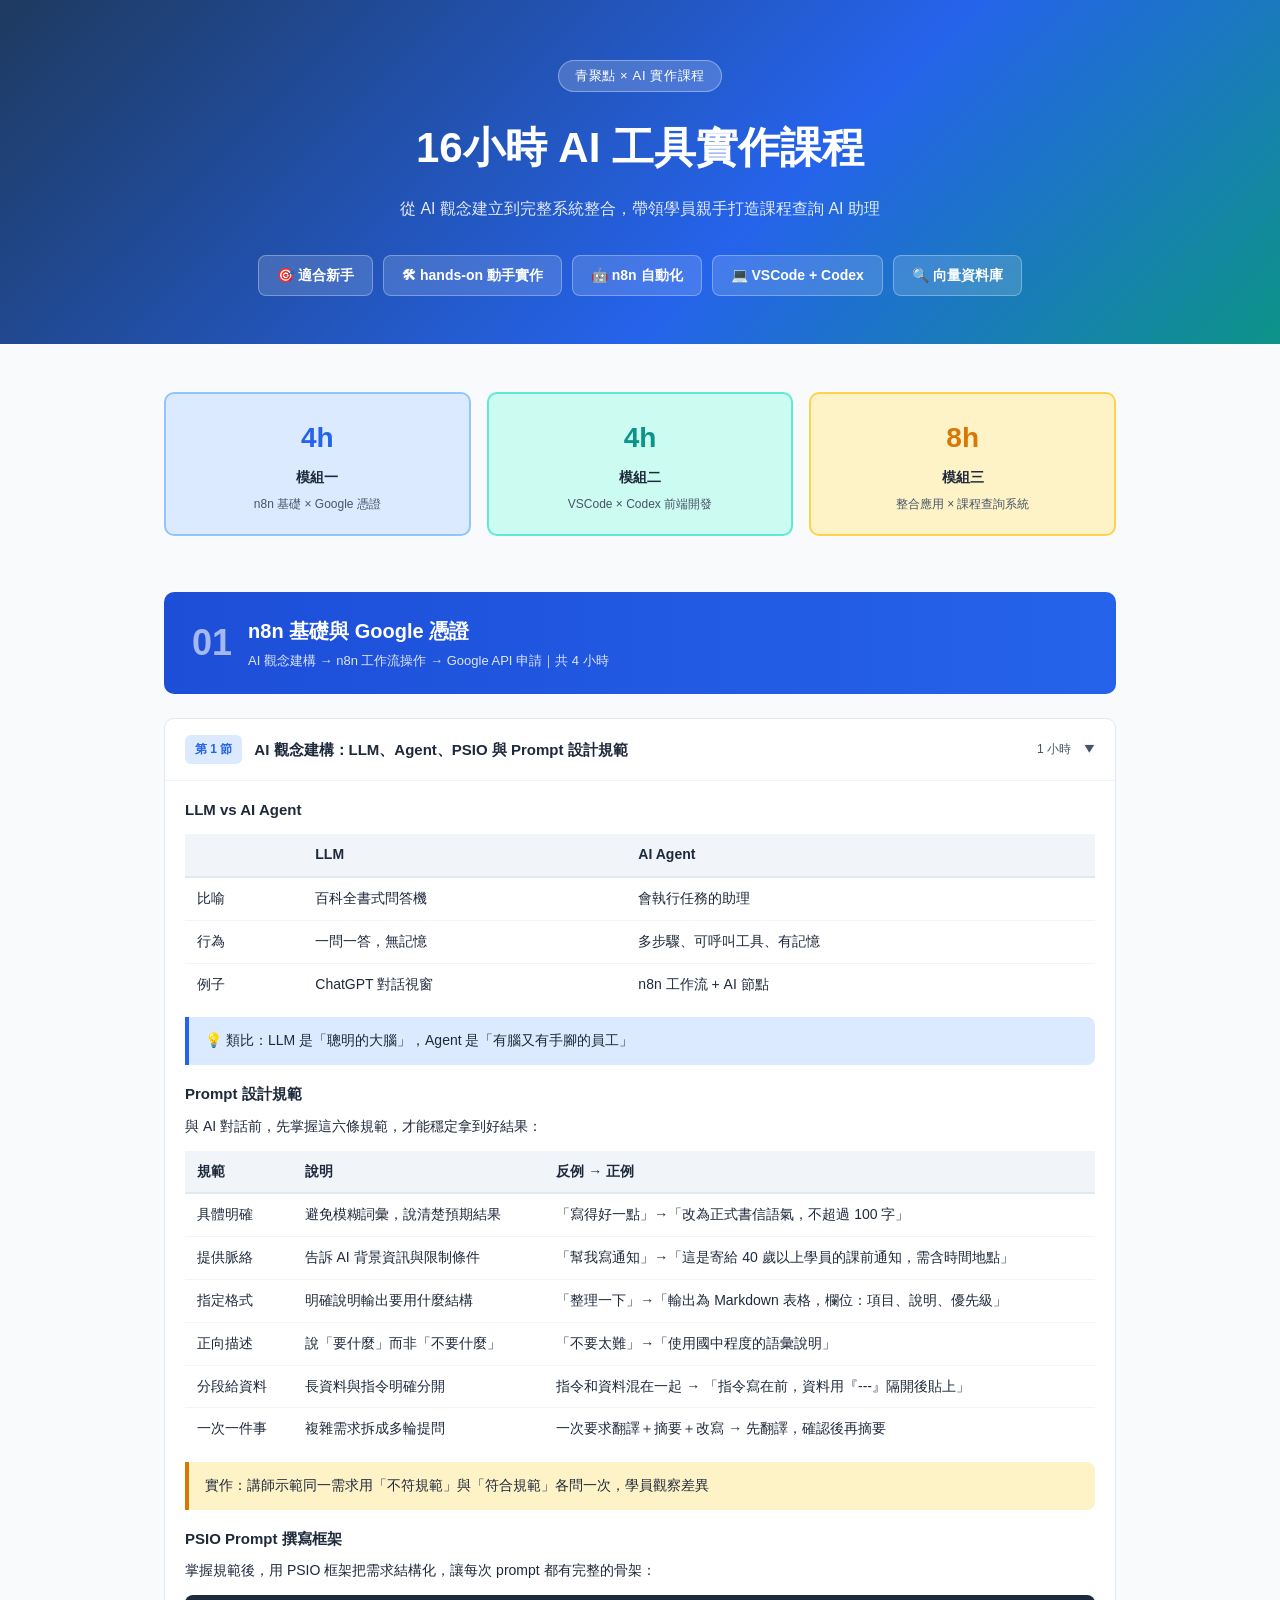
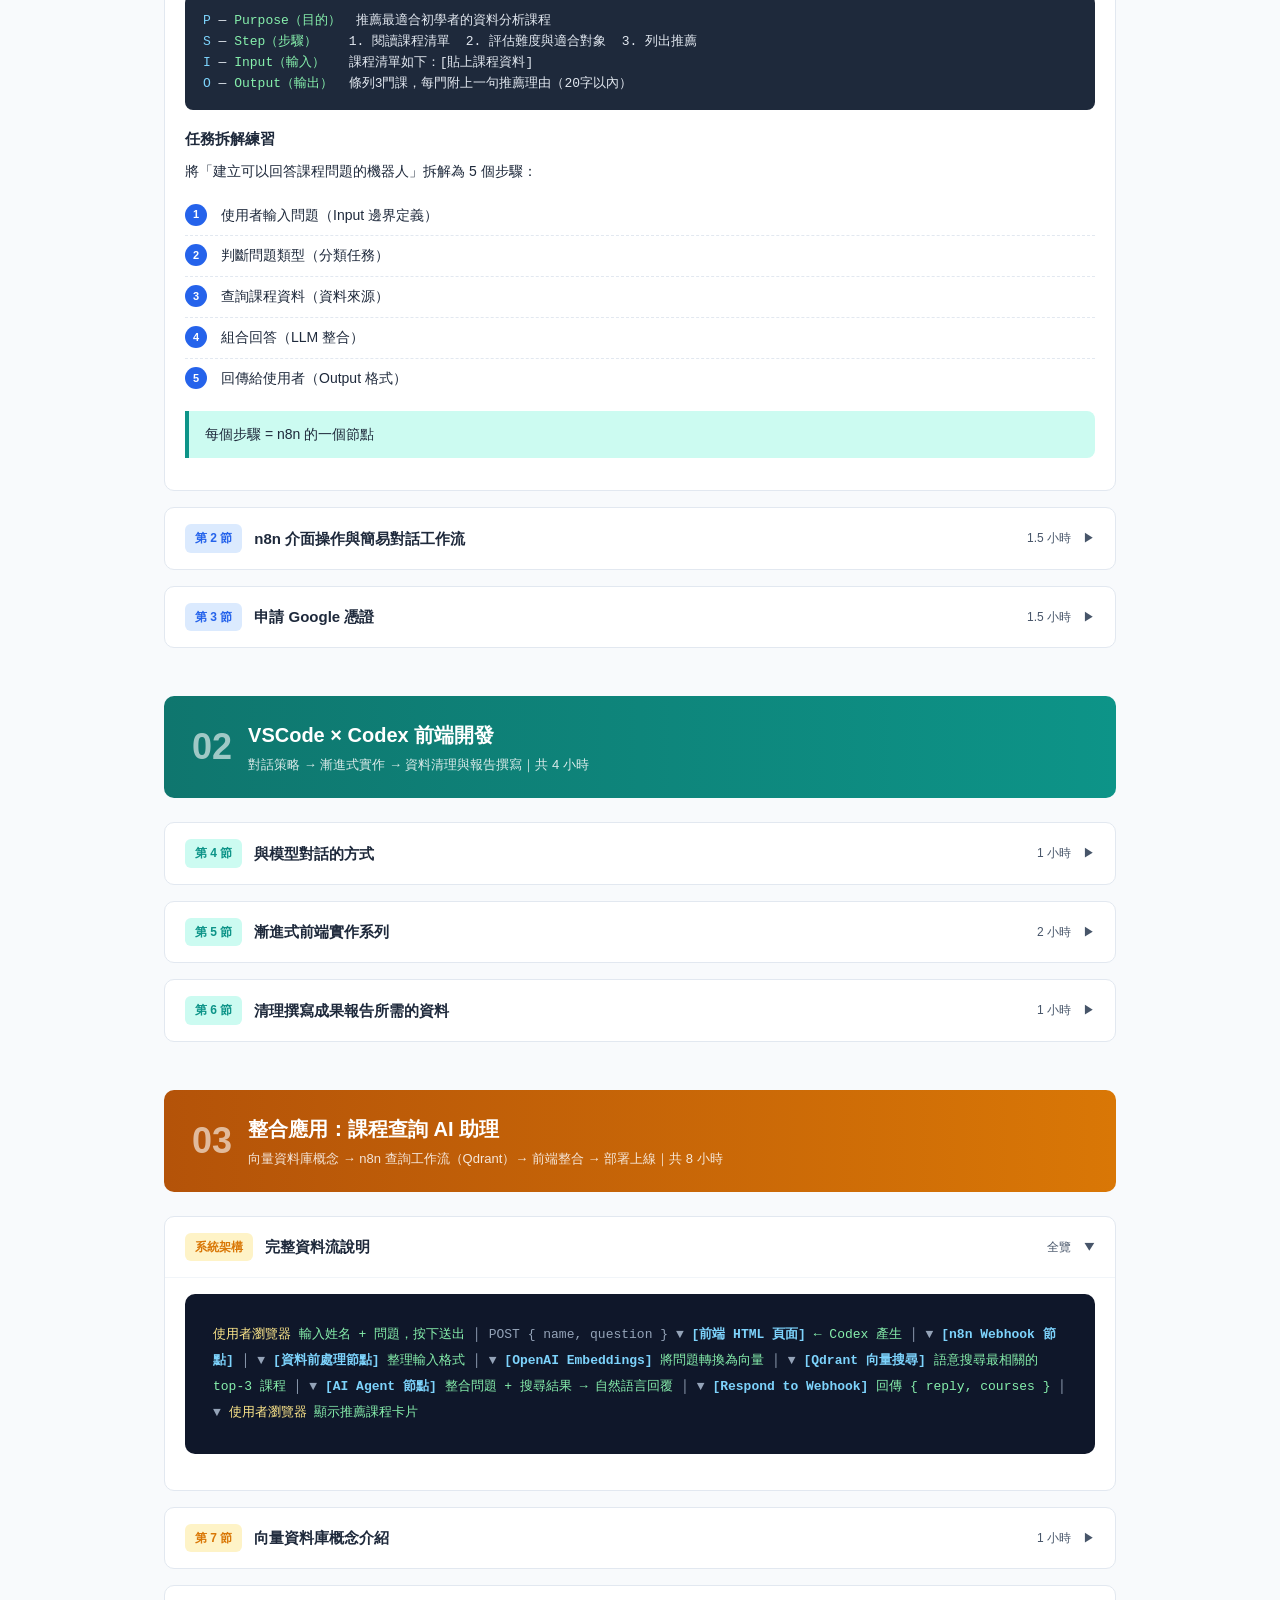
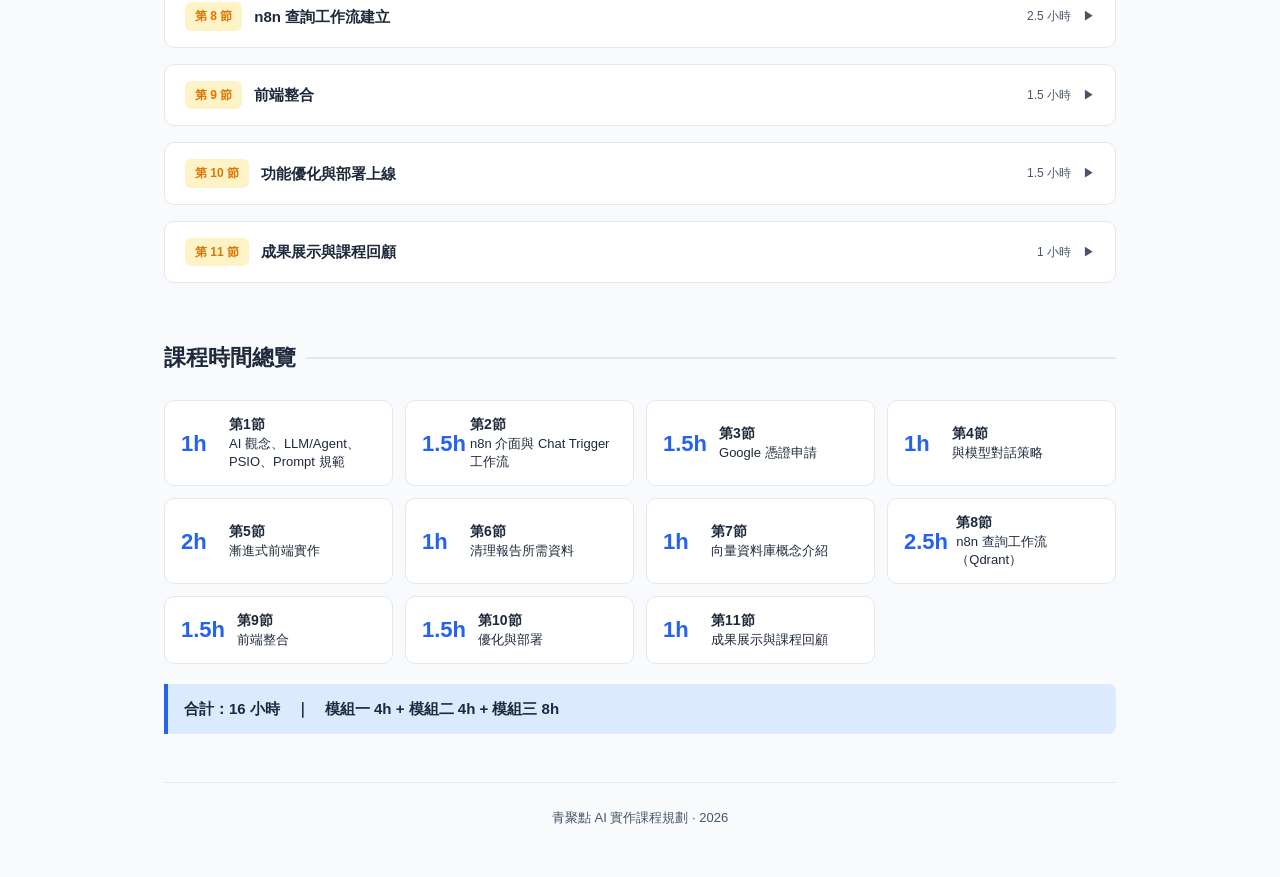
==== index.html @ 3239a656 "add class introduction page" ====
<!DOCTYPE html>
<html lang="zh-TW">
<head>
  <meta charset="UTF-8" />
  <meta name="viewport" content="width=device-width, initial-scale=1.0" />
  <title>16小時 AI 實作課程規劃</title>
  <style>
    :root {
      --blue:    #2563eb;
      --blue-lt: #dbeafe;
      --teal:    #0d9488;
      --teal-lt: #ccfbf1;
      --amber:   #d97706;
      --amber-lt:#fef3c7;
      --gray-50: #f8fafc;
      --gray-100:#f1f5f9;
      --gray-200:#e2e8f0;
      --gray-600:#475569;
      --gray-800:#1e293b;
      --radius:  10px;
    }

    * { box-sizing: border-box; margin: 0; padding: 0; }

    body {
      font-family: "Noto Sans TC", "PingFang TC", "Microsoft JhengHei", sans-serif;
      background: var(--gray-50);
      color: var(--gray-800);
      line-height: 1.7;
    }

    /* ── Hero ── */
    .hero {
      background: linear-gradient(135deg, #1e3a5f 0%, #2563eb 60%, #0d9488 100%);
      color: #fff;
      padding: 60px 24px 48px;
      text-align: center;
    }
    .hero .tag {
      display: inline-block;
      background: rgba(255,255,255,0.18);
      border: 1px solid rgba(255,255,255,0.35);
      border-radius: 99px;
      padding: 4px 16px;
      font-size: 13px;
      letter-spacing: .05em;
      margin-bottom: 20px;
    }
    .hero h1 { font-size: clamp(26px, 5vw, 42px); font-weight: 800; margin-bottom: 12px; }
    .hero p  { font-size: 16px; opacity: .88; max-width: 560px; margin: 0 auto 32px; }
    .hero .badges { display: flex; flex-wrap: wrap; justify-content: center; gap: 10px; }
    .hero .badge {
      background: rgba(255,255,255,0.15);
      border: 1px solid rgba(255,255,255,0.3);
      border-radius: 8px;
      padding: 8px 18px;
      font-size: 14px;
      font-weight: 600;
    }

    /* ── Layout ── */
    .container { max-width: 1000px; margin: 0 auto; padding: 48px 24px; }

    /* ── Section title ── */
    .section-title {
      font-size: 22px;
      font-weight: 700;
      margin-bottom: 24px;
      display: flex;
      align-items: center;
      gap: 10px;
    }
    .section-title::after {
      content: "";
      flex: 1;
      height: 2px;
      background: var(--gray-200);
      border-radius: 2px;
    }

    /* ── Timeline nav ── */
    .timeline-nav {
      display: grid;
      grid-template-columns: repeat(3, 1fr);
      gap: 16px;
      margin-bottom: 56px;
    }
    .tnav-card {
      border-radius: var(--radius);
      padding: 20px;
      text-align: center;
      border: 2px solid transparent;
      transition: transform .15s;
    }
    .tnav-card:hover { transform: translateY(-3px); }
    .tnav-card.mod1 { background: var(--blue-lt);  border-color: #93c5fd; }
    .tnav-card.mod2 { background: var(--teal-lt);  border-color: #5eead4; }
    .tnav-card.mod3 { background: var(--amber-lt); border-color: #fcd34d; }
    .tnav-card .num {
      font-size: 28px;
      font-weight: 800;
      display: block;
      margin-bottom: 4px;
    }
    .mod1 .num { color: var(--blue); }
    .mod2 .num { color: var(--teal); }
    .mod3 .num { color: var(--amber); }
    .tnav-card .label { font-size: 14px; font-weight: 600; margin-bottom: 4px; }
    .tnav-card .sub   { font-size: 12px; color: var(--gray-600); }

    /* ── Module header ── */
    .module-header {
      border-radius: var(--radius);
      padding: 22px 28px;
      margin-bottom: 24px;
      color: #fff;
      display: flex;
      align-items: center;
      gap: 16px;
    }
    .module-header.m1 { background: linear-gradient(90deg, #1d4ed8, #2563eb); }
    .module-header.m2 { background: linear-gradient(90deg, #0f766e, #0d9488); }
    .module-header.m3 { background: linear-gradient(90deg, #b45309, #d97706); }
    .module-header .mnum {
      font-size: 36px;
      font-weight: 800;
      opacity: .6;
      line-height: 1;
    }
    .module-header .minfo h2 { font-size: 20px; font-weight: 700; }
    .module-header .minfo p  { font-size: 13px; opacity: .85; margin-top: 2px; }

    /* ── Session card ── */
    .session-card {
      background: #fff;
      border: 1px solid var(--gray-200);
      border-radius: var(--radius);
      margin-bottom: 16px;
      overflow: hidden;
    }
    .session-card summary {
      list-style: none;
      padding: 16px 20px;
      cursor: pointer;
      display: flex;
      align-items: center;
      gap: 12px;
      user-select: none;
    }
    .session-card summary::-webkit-details-marker { display: none; }
    .session-card summary:hover { background: var(--gray-50); }
    .session-num {
      background: var(--gray-100);
      border-radius: 6px;
      padding: 4px 10px;
      font-size: 12px;
      font-weight: 700;
      color: var(--gray-600);
      white-space: nowrap;
    }
    .session-card.m1 .session-num { background: var(--blue-lt);  color: var(--blue); }
    .session-card.m2 .session-num { background: var(--teal-lt);  color: var(--teal); }
    .session-card.m3 .session-num { background: var(--amber-lt); color: var(--amber); }
    .session-title { font-weight: 600; font-size: 15px; flex: 1; }
    .session-dur {
      font-size: 12px;
      color: var(--gray-600);
      white-space: nowrap;
    }
    .chevron {
      font-size: 12px;
      color: var(--gray-600);
      transition: transform .2s;
    }
    details[open] .chevron { transform: rotate(90deg); }
    .session-body {
      padding: 0 20px 20px 20px;
      border-top: 1px solid var(--gray-100);
    }

    /* ── Content components ── */
    .tag-list { display: flex; flex-wrap: wrap; gap: 8px; margin: 14px 0 6px; }
    .tag-pill {
      background: var(--gray-100);
      border-radius: 99px;
      padding: 3px 12px;
      font-size: 13px;
      font-weight: 500;
    }

    table { width: 100%; border-collapse: collapse; font-size: 14px; margin: 12px 0; }
    th {
      background: var(--gray-100);
      padding: 9px 12px;
      text-align: left;
      font-weight: 600;
      border-bottom: 2px solid var(--gray-200);
    }
    td { padding: 9px 12px; border-bottom: 1px solid var(--gray-100); vertical-align: top; }
    tr:last-child td { border-bottom: none; }

    .code-block {
      background: #1e293b;
      color: #e2e8f0;
      border-radius: 8px;
      padding: 16px 18px;
      font-family: "JetBrains Mono", "Fira Code", monospace;
      font-size: 13px;
      line-height: 1.6;
      overflow-x: auto;
      margin: 12px 0;
      white-space: pre;
    }
    .code-block .cm  { color: #94a3b8; }
    .code-block .kw  { color: #7dd3fc; }
    .code-block .str { color: #86efac; }
    .code-block .var { color: #fde68a; }

    .info-box {
      border-left: 4px solid var(--blue);
      background: var(--blue-lt);
      border-radius: 0 8px 8px 0;
      padding: 12px 16px;
      font-size: 14px;
      margin: 12px 0;
    }
    .info-box.teal  { border-color: var(--teal);  background: var(--teal-lt); }
    .info-box.amber { border-color: var(--amber); background: var(--amber-lt); }

    .step-list { counter-reset: step; list-style: none; margin: 12px 0; }
    .step-list li {
      counter-increment: step;
      padding: 8px 0 8px 36px;
      position: relative;
      font-size: 14px;
      border-bottom: 1px dashed var(--gray-200);
    }
    .step-list li:last-child { border-bottom: none; }
    .step-list li::before {
      content: counter(step);
      position: absolute;
      left: 0;
      top: 8px;
      width: 22px;
      height: 22px;
      background: var(--blue);
      color: #fff;
      border-radius: 50%;
      font-size: 11px;
      font-weight: 700;
      display: flex;
      align-items: center;
      justify-content: center;
    }
    .step-list.teal li::before  { background: var(--teal); }
    .step-list.amber li::before { background: var(--amber); }

    ul.bullet { padding-left: 20px; font-size: 14px; }
    ul.bullet li { margin-bottom: 6px; }

    h3 { font-size: 15px; font-weight: 700; margin: 16px 0 8px; color: var(--gray-800); }
    h4 { font-size: 13px; font-weight: 700; margin: 12px 0 6px; color: var(--gray-600); text-transform: uppercase; letter-spacing: .05em; }

    /* ── Architecture diagram ── */
    .arch {
      background: #0f172a;
      color: #e2e8f0;
      border-radius: var(--radius);
      padding: 28px;
      font-family: monospace;
      font-size: 13px;
      line-height: 2;
      overflow-x: auto;
      margin: 16px 0;
    }
    .arch .node   { color: #7dd3fc; font-weight: 700; }
    .arch .arrow  { color: #94a3b8; }
    .arch .note   { color: #86efac; }
    .arch .label  { color: #fde68a; }

    /* ── Summary table ── */
    .summary-grid {
      display: grid;
      grid-template-columns: repeat(auto-fill, minmax(200px, 1fr));
      gap: 12px;
      margin-top: 16px;
    }
    .summary-item {
      background: #fff;
      border: 1px solid var(--gray-200);
      border-radius: var(--radius);
      padding: 14px 16px;
      display: flex;
      align-items: center;
      gap: 12px;
    }
    .summary-item .si-num {
      font-size: 22px;
      font-weight: 800;
      color: var(--blue);
      min-width: 36px;
    }
    .summary-item .si-text { font-size: 13px; line-height: 1.4; }
    .summary-item .si-text strong { display: block; font-size: 14px; }

    @media (max-width: 640px) {
      .timeline-nav { grid-template-columns: 1fr; }
      .module-header { flex-direction: column; align-items: flex-start; gap: 6px; }
    }
  </style>
</head>
<body>

<!-- ── Hero ── -->
<div class="hero">
  <span class="tag">青聚點 × AI 實作課程</span>
  <h1>16小時 AI 工具實作課程</h1>
  <p>從 AI 觀念建立到完整系統整合，帶領學員親手打造課程查詢 AI 助理</p>
  <div class="badges">
    <span class="badge">🎯 適合新手</span>
    <span class="badge">🛠 hands-on 動手實作</span>
    <span class="badge">🤖 n8n 自動化</span>
    <span class="badge">💻 VSCode + Codex</span>
    <span class="badge">🔍 向量資料庫</span>
  </div>
</div>

<div class="container">

  <!-- ── Overview ── -->
  <div class="timeline-nav">
    <div class="tnav-card mod1">
      <span class="num">4h</span>
      <div class="label">模組一</div>
      <div class="sub">n8n 基礎 × Google 憑證</div>
    </div>
    <div class="tnav-card mod2">
      <span class="num">4h</span>
      <div class="label">模組二</div>
      <div class="sub">VSCode × Codex 前端開發</div>
    </div>
    <div class="tnav-card mod3">
      <span class="num">8h</span>
      <div class="label">模組三</div>
      <div class="sub">整合應用 × 課程查詢系統</div>
    </div>
  </div>

  <!-- ════════════════════════════════════
       MODULE 1
  ════════════════════════════════════ -->
  <div class="module-header m1">
    <div class="mnum">01</div>
    <div class="minfo">
      <h2>n8n 基礎與 Google 憑證</h2>
      <p>AI 觀念建構 → n8n 工作流操作 → Google API 申請｜共 4 小時</p>
    </div>
  </div>

  <!-- 第1節 -->
  <details class="session-card m1" open>
    <summary>
      <span class="session-num">第 1 節</span>
      <span class="session-title">AI 觀念建構：LLM、Agent、PSIO 與 Prompt 設計規範</span>
      <span class="session-dur">1 小時</span>
      <span class="chevron">▶</span>
    </summary>
    <div class="session-body">

      <h3>LLM vs AI Agent</h3>
      <table>
        <tr><th></th><th>LLM</th><th>AI Agent</th></tr>
        <tr><td>比喻</td><td>百科全書式問答機</td><td>會執行任務的助理</td></tr>
        <tr><td>行為</td><td>一問一答，無記憶</td><td>多步驟、可呼叫工具、有記憶</td></tr>
        <tr><td>例子</td><td>ChatGPT 對話視窗</td><td>n8n 工作流 + AI 節點</td></tr>
      </table>
      <div class="info-box">💡 類比：LLM 是「聰明的大腦」，Agent 是「有腦又有手腳的員工」</div>

      <h3>Prompt 設計規範</h3>
      <p style="font-size:14px;margin-bottom:10px;">與 AI 對話前，先掌握這六條規範，才能穩定拿到好結果：</p>
      <table>
        <tr><th>規範</th><th>說明</th><th>反例 → 正例</th></tr>
        <tr>
          <td>具體明確</td>
          <td>避免模糊詞彙，說清楚預期結果</td>
          <td>「寫得好一點」→「改為正式書信語氣，不超過 100 字」</td>
        </tr>
        <tr>
          <td>提供脈絡</td>
          <td>告訴 AI 背景資訊與限制條件</td>
          <td>「幫我寫通知」→「這是寄給 40 歲以上學員的課前通知，需含時間地點」</td>
        </tr>
        <tr>
          <td>指定格式</td>
          <td>明確說明輸出要用什麼結構</td>
          <td>「整理一下」→「輸出為 Markdown 表格，欄位：項目、說明、優先級」</td>
        </tr>
        <tr>
          <td>正向描述</td>
          <td>說「要什麼」而非「不要什麼」</td>
          <td>「不要太難」→「使用國中程度的語彙說明」</td>
        </tr>
        <tr>
          <td>分段給資料</td>
          <td>長資料與指令明確分開</td>
          <td>指令和資料混在一起 → 「指令寫在前，資料用『---』隔開後貼上」</td>
        </tr>
        <tr>
          <td>一次一件事</td>
          <td>複雜需求拆成多輪提問</td>
          <td>一次要求翻譯＋摘要＋改寫 → 先翻譯，確認後再摘要</td>
        </tr>
      </table>
      <div class="info-box amber">實作：講師示範同一需求用「不符規範」與「符合規範」各問一次，學員觀察差異</div>

      <h3>PSIO Prompt 撰寫框架</h3>
      <p style="font-size:14px;margin-bottom:10px;">掌握規範後，用 PSIO 框架把需求結構化，讓每次 prompt 都有完整的骨架：</p>
      <div class="code-block"><span class="kw">P</span> — <span class="str">Purpose（目的）</span>  推薦最適合初學者的資料分析課程
<span class="kw">S</span> — <span class="str">Step（步驟）</span>    1. 閱讀課程清單  2. 評估難度與適合對象  3. 列出推薦
<span class="kw">I</span> — <span class="str">Input（輸入）</span>   課程清單如下：[貼上課程資料]
<span class="kw">O</span> — <span class="str">Output（輸出）</span>  條列3門課，每門附上一句推薦理由（20字以內）</div>

      <h3>任務拆解練習</h3>
      <p style="font-size:14px;margin-bottom:8px;">將「建立可以回答課程問題的機器人」拆解為 5 個步驟：</p>
      <ol class="step-list">
        <li>使用者輸入問題（Input 邊界定義）</li>
        <li>判斷問題類型（分類任務）</li>
        <li>查詢課程資料（資料來源）</li>
        <li>組合回答（LLM 整合）</li>
        <li>回傳給使用者（Output 格式）</li>
      </ol>
      <div class="info-box teal">每個步驟 = n8n 的一個節點</div>
    </div>
  </details>

  <!-- 第2節 -->
  <details class="session-card m1">
    <summary>
      <span class="session-num">第 2 節</span>
      <span class="session-title">n8n 介面操作與簡易對話工作流</span>
      <span class="session-dur">1.5 小時</span>
      <span class="chevron">▶</span>
    </summary>
    <div class="session-body">
      <h3>環境設定</h3>
      <ul class="bullet">
        <li>使用 <strong>n8n Cloud</strong>（免安裝，新手友善）</li>
        <li>介面說明：畫布、節點庫、執行記錄面板</li>
      </ul>

      <h3>核心節點介紹</h3>
      <table>
        <tr><th>節點</th><th>用途</th><th>類比</th></tr>
        <tr><td>Chat Trigger</td><td>啟動對話，提供內建聊天介面</td><td>接待人員開啟對話窗口</td></tr>
        <tr><td>Set</td><td>整理 / 轉換資料</td><td>填寫表單格式</td></tr>
        <tr><td>IF</td><td>條件判斷</td><td>主管決策</td></tr>
        <tr><td>AI Agent</td><td>呼叫 LLM，可搭配工具與記憶</td><td>交給 AI 員工處理</td></tr>
        <tr><td>Webhook</td><td>接收外部 HTTP 請求</td><td>公司對外收件信箱</td></tr>
      </table>

      <h3>實作：簡易對話工作流</h3>
      <div class="code-block"><span class="node">[Chat Trigger]</span> <span class="arrow">──</span> 內建聊天介面，直接在 n8n 測試
    <span class="arrow">↓</span>
<span class="node">[AI Agent]</span> <span class="arrow">──</span> 設定 system prompt（用 PSIO 框架撰寫）
    <span class="arrow">↓</span>
<span class="cm">（Chat Trigger 自動處理回傳，不需另加節點）</span></div>
      <div class="info-box amber">優點：不需 Postman，直接在 n8n 畫布右側開啟聊天視窗測試</div>
    </div>
  </details>

  <!-- 第3節 -->
  <details class="session-card m1">
    <summary>
      <span class="session-num">第 3 節</span>
      <span class="session-title">申請 Google 憑證</span>
      <span class="session-dur">1.5 小時</span>
      <span class="chevron">▶</span>
    </summary>
    <div class="session-body">
      <h3>逐步操作流程</h3>
      <ol class="step-list teal">
        <li>進入 Google Cloud Console → 建立新專案「AI課程專案」</li>
        <li>啟用 API：Gmail API、Google Sheets API、Google Drive API</li>
        <li>建立 OAuth 2.0 憑證：應用程式類型選「網頁應用程式」，填入 n8n callback URL</li>
        <li>在 n8n Credentials 貼上 Client ID 與 Client Secret → 授權</li>
      </ol>

      <h3>常見地雷</h3>
      <ul class="bullet">
        <li><strong>測試帳號限制：</strong>OAuth 同意畫面須加入測試使用者才能授權</li>
        <li><strong>範圍不足：</strong>回 API 頁面確認已啟用正確服務</li>
        <li><strong>憑證過期：</strong>了解 token 自動更新機制</li>
      </ul>
    </div>
  </details>


  <!-- ════════════════════════════════════
       MODULE 2
  ════════════════════════════════════ -->
  <div class="module-header m2" style="margin-top:48px;">
    <div class="mnum">02</div>
    <div class="minfo">
      <h2>VSCode × Codex 前端開發</h2>
      <p>對話策略 → 漸進式實作 → 資料清理與報告撰寫｜共 4 小時</p>
    </div>
  </div>

  <!-- 第4節 -->
  <details class="session-card m2">
    <summary>
      <span class="session-num">第 4 節</span>
      <span class="session-title">與模型對話的方式</span>
      <span class="session-dur">1 小時</span>
      <span class="chevron">▶</span>
    </summary>
    <div class="session-body">
      <h3>對話心態建立</h3>
      <ul class="bullet">
        <li>AI 是「可以討論的協作者」，不是搜尋引擎</li>
        <li>不用第一次就說完整，可以漸進補充</li>
        <li>錯了繼續說「修改剛才的…」，不需重新開始</li>
      </ul>

      <h3>三層次對話策略</h3>
      <div class="code-block"><span class="cm">── 層次1：直接描述 ──</span>
<span class="str">「幫我寫一個有姓名和信箱欄位的 HTML 表單」</span>

<span class="cm">── 層次2：加上限制條件 ──</span>
<span class="str">「幫我寫一個 HTML 表單，有姓名和信箱欄位，
 用藍色主題，送出按鈕在右下角」</span>

<span class="cm">── 層次3：PSIO 完整 Prompt ──</span>
<span class="str">「目的：建立一個課程查詢頁面。
 步驟：先規劃 HTML 結構，再加入 CSS 樣式。
 輸入：姓名輸入框、多行問題輸入框、送出按鈕。
 輸出：完整可執行的單一 HTML 檔案，風格簡潔專業。」</span></div>
      <div class="info-box teal">實作：學員用三種層次各寫一個 prompt，比較產出品質差異</div>
    </div>
  </details>

  <!-- 第5節 -->
  <details class="session-card m2">
    <summary>
      <span class="session-num">第 5 節</span>
      <span class="session-title">漸進式前端實作系列</span>
      <span class="session-dur">2 小時</span>
      <span class="chevron">▶</span>
    </summary>
    <div class="session-body">
      <p style="font-size:14px;margin-bottom:16px;">每個範例在前一個基礎上累加，聚焦在前端本身的能力，不串接後端。</p>
      <table>
        <tr><th>#</th><th>範例</th><th>目標</th><th>學習點</th><th>時間</th></tr>
        <tr>
          <td>1</td>
          <td>靜態查詢頁面</td>
          <td>姓名輸入 + 問題輸入 + 送出按鈕</td>
          <td>看懂 HTML 結構，用 AI 調整樣式</td>
          <td>20 分</td>
        </tr>
        <tr>
          <td>2</td>
          <td>表單驗證</td>
          <td>空白提示、格式錯誤變紅框</td>
          <td>「在剛才的基礎上加上…」追加功能</td>
          <td>20 分</td>
        </tr>
        <tr>
          <td>3</td>
          <td>互動效果</td>
          <td>課程類別下拉選單、勾選框篩選</td>
          <td>用 AI 加入互動元素，不改既有結構</td>
          <td>25 分</td>
        </tr>
        <tr>
          <td>4</td>
          <td>假資料展示</td>
          <td>用 JS 陣列模擬課程清單，按類別顯示卡片</td>
          <td>資料與畫面分離的概念，為後續串接做準備</td>
          <td>25 分</td>
        </tr>
        <tr>
          <td>5</td>
          <td>UI 優化</td>
          <td>RWD 手機版、卡片懸停效果、送出動畫</td>
          <td>用 AI 做 UX 改善，一次描述多個需求</td>
          <td>30 分</td>
        </tr>
      </table>
    </div>
  </details>

  <!-- 第6節 -->
  <details class="session-card m2">
    <summary>
      <span class="session-num">第 6 節</span>
      <span class="session-title">清理撰寫成果報告所需的資料</span>
      <span class="session-dur">1 小時</span>
      <span class="chevron">▶</span>
    </summary>
    <div class="session-body">
      <h3>為什麼需要資料清理？</h3>
      <p style="font-size:14px;margin-bottom:8px;">課程結束後通常會留下雜亂的原始資料：學員問答記錄、操作截圖說明、Google Sheets 的填答結果。這些資料需要先整理，AI 才能幫你產出有品質的報告。</p>

      <h3>第一步：整理原始資料（25 分鐘）</h3>
      <div class="code-block"><span class="cm">Prompt 範例：資料清洗</span>
<span class="str">「以下是學員問答記錄，格式不一致。
 請幫我：1. 移除重複的問題  2. 統一問題的句型為疑問句
 3. 將問題依主題分類（操作類、觀念類、其他）
 4. 輸出為表格格式（欄位：類別、問題、出現次數）」</span></div>
      <h4>常見原始資料類型與清理重點</h4>
      <table>
        <tr><th>資料類型</th><th>常見問題</th><th>清理方向</th></tr>
        <tr><td>問答記錄</td><td>重複、格式混亂、口語化</td><td>去重、分類、標準化語句</td></tr>
        <tr><td>操作截圖說明</td><td>說明文字零散、缺少脈絡</td><td>統一格式：步驟編號＋說明</td></tr>
        <tr><td>學員填答結果</td><td>空白欄位、中英混用</td><td>補全、統一語言、去除無效填答</td></tr>
      </table>

      <h3>第二步：萃取報告關鍵資訊（20 分鐘）</h3>
      <div class="code-block"><span class="cm">Prompt 範例：資訊萃取</span>
<span class="str">「根據以下清理後的問答記錄，幫我找出：
 1. 學員最常問的前3個問題
 2. 最多人卡關的操作步驟
 3. 對課程最正面的回饋關鍵詞（列出前5個）
 輸出格式：每項用標題 + 2句說明」</span></div>

      <h3>第三步：確認資料完整性（15 分鐘）</h3>
      <ul class="bullet">
        <li>確認每個報告章節都有對應的素材（數字、範例、截圖清單）</li>
        <li>缺少的部分用 AI 標記：「以下哪些欄位資料不足，需要補充？」</li>
        <li>完成後：資料夾整理好，準備下一階段撰寫報告</li>
      </ul>
      <div class="info-box teal">實作：學員用提供的範本原始資料，產出一份可直接用於報告的結構化素材包</div>
    </div>
  </details>


  <!-- ════════════════════════════════════
       MODULE 3
  ════════════════════════════════════ -->
  <div class="module-header m3" style="margin-top:48px;">
    <div class="mnum">03</div>
    <div class="minfo">
      <h2>整合應用：課程查詢 AI 助理</h2>
      <p>向量資料庫概念 → n8n 查詢工作流（Qdrant）→ 前端整合 → 部署上線｜共 8 小時</p>
    </div>
  </div>

  <!-- 系統架構 -->
  <details class="session-card m3" open>
    <summary>
      <span class="session-num">系統架構</span>
      <span class="session-title">完整資料流說明</span>
      <span class="session-dur">全覽</span>
      <span class="chevron">▶</span>
    </summary>
    <div class="session-body">
      <div class="arch">
<span class="label">使用者瀏覽器</span>
  <span class="note">輸入姓名 + 問題，按下送出</span>
         <span class="arrow">│  POST { name, question }</span>
         <span class="arrow">▼</span>
<span class="node">[前端 HTML 頁面]</span>  <span class="note">← Codex 產生</span>
         <span class="arrow">│</span>
         <span class="arrow">▼</span>
<span class="node">[n8n Webhook 節點]</span>
         <span class="arrow">│</span>
         <span class="arrow">▼</span>
<span class="node">[資料前處理節點]</span>  <span class="note">整理輸入格式</span>
         <span class="arrow">│</span>
         <span class="arrow">▼</span>
<span class="node">[OpenAI Embeddings]</span>  <span class="note">將問題轉換為向量</span>
         <span class="arrow">│</span>
         <span class="arrow">▼</span>
<span class="node">[Qdrant 向量搜尋]</span>  <span class="note">語意搜尋最相關的 top-3 課程</span>
         <span class="arrow">│</span>
         <span class="arrow">▼</span>
<span class="node">[AI Agent 節點]</span>  <span class="note">整合問題 + 搜尋結果 → 自然語言回覆</span>
         <span class="arrow">│</span>
         <span class="arrow">▼</span>
<span class="node">[Respond to Webhook]</span>  <span class="note">回傳 { reply, courses }</span>
         <span class="arrow">│</span>
         <span class="arrow">▼</span>
<span class="label">使用者瀏覽器</span>  <span class="note">顯示推薦課程卡片</span></div>
    </div>
  </details>

  <!-- 第7節 -->
  <details class="session-card m3">
    <summary>
      <span class="session-num">第 7 節</span>
      <span class="session-title">向量資料庫概念介紹</span>
      <span class="session-dur">1 小時</span>
      <span class="chevron">▶</span>
    </summary>
    <div class="session-body">
      <h3>關鍵字 vs 語意搜尋</h3>
      <table>
        <tr><th>搜尋方式</th><th>行為</th><th>結果範例</th></tr>
        <tr><td>關鍵字搜尋</td><td>找完全一樣的字</td><td>搜尋「Python課程」只找到標題含 Python 的</td></tr>
        <tr><td>語意搜尋（向量）</td><td>找意思最接近的</td><td>搜尋「適合初學者的程式課」→ 找到 Python、Scratch、視覺化工具等</td></tr>
      </table>

      <h3>Embedding 是什麼？</h3>
      <div class="info-box">💡 類比：把每一段文字轉換成一串數字（座標），意思相近的文字在「空間中」距離很近。搜尋時就是找距離最近的幾個座標。</div>
      <div class="code-block"><span class="cm">文字 → Embedding 模型 → 向量（數字陣列）</span>
<span class="str">「Python 入門課」  →  [0.12, -0.45, 0.87, ...]</span>
<span class="str">「初學者程式課程」  →  [0.11, -0.43, 0.85, ...]</span>  <span class="cm">← 距離很近</span>
<span class="str">「咖啡豆烘焙技術」  →  [0.72,  0.31, -0.20, ...]</span>  <span class="cm">← 距離很遠</span></div>

      <h3>常見向量資料庫比較</h3>
      <table>
        <tr><th>工具</th><th>特色</th><th>適合場景</th></tr>
        <tr><td>Qdrant</td><td>開源、效能高、n8n 原生支援</td><td>本課程使用，適合實作練習</td></tr>
        <tr><td>Pinecone</td><td>全托管雲端服務，免建置</td><td>快速上線的商業應用</td></tr>
        <tr><td>Supabase pgvector</td><td>整合在 PostgreSQL 中</td><td>已有 Supabase 資料庫的專案</td></tr>
        <tr><td>Chroma</td><td>輕量、本機執行</td><td>本地開發、原型測試</td></tr>
      </table>

      <h3>整合到課程系統的角色</h3>
      <div class="code-block"><span class="cm">課程資料 → Embedding → 存入 Qdrant</span>
<span class="cm">（一次性建立知識庫）</span>

<span class="cm">使用者問題 → Embedding → 在 Qdrant 搜尋最相近的課程</span>
<span class="cm">（每次查詢時執行）</span></div>
    </div>
  </details>

  <!-- 第8節 -->
  <details class="session-card m3">
    <summary>
      <span class="session-num">第 8 節</span>
      <span class="session-title">n8n 查詢工作流建立</span>
      <span class="session-dur">2.5 小時</span>
      <span class="chevron">▶</span>
    </summary>
    <div class="session-body">

      <h3>第一步：建立 Qdrant 知識庫（30 分鐘）<span style="font-size:12px;font-weight:400;color:#d97706;background:#fef3c7;border:1px solid #fcd34d;border-radius:4px;padding:2px 8px;margin-left:8px;">Optional</span></h3>
      <ol class="step-list amber">
        <li>註冊 Qdrant Cloud 免費帳號，建立新 Cluster</li>
        <li>取得 API Key 與 Cluster URL，填入 n8n Credentials</li>
        <li>在 n8n 建立「資料匯入流程」：手動觸發 → 讀取課程 JSON → OpenAI Embeddings → Qdrant 插入節點</li>
        <li>執行一次，確認課程資料已存入 Qdrant Collection</li>
      </ol>
      <div class="info-box amber">課程資料（約 20 筆）由講師預先準備，學員直接匯入即可，聚焦在流程理解</div>

      <h3>第二步：主查詢工作流節點配置（1 小時）</h3>
      <table>
        <tr><th>節點</th><th>設定重點</th></tr>
        <tr><td>① Webhook</td><td>接收 { name, question }</td></tr>
        <tr><td>② Set</td><td>整理 userName、userQuestion 變數</td></tr>
        <tr><td>③ OpenAI Embeddings</td><td>將 userQuestion 轉換成向量</td></tr>
        <tr><td>④ Qdrant 向量搜尋</td><td>語意搜尋，回傳相似度最高 3 筆課程</td></tr>
        <tr><td>⑤ Set（組合 context）</td><td>將 3 筆課程內容組合成 context 文字</td></tr>
        <tr><td>⑥ OpenAI Chat Model</td><td>PSIO system prompt + context 注入</td></tr>
        <tr><td>⑦ Respond to Webhook</td><td>回傳 { reply, courses }</td></tr>
      </table>

      <h3>System Prompt 設計（PSIO）</h3>
      <div class="code-block"><span class="kw">P</span> — Purpose  回答使用者的課程查詢，給出準確的推薦
<span class="kw">S</span> — Step     1. 閱讀提供的課程資料  2. 對應使用者問題  3. 選出最相關課程
<span class="kw">I</span> — Input    使用者：{userName}，問題：{userQuestion}
             課程資料（來自 Qdrant 語意搜尋）：{context}
<span class="kw">O</span> — Output   推薦 1-3 門課程，每門包含名稱和推薦說明（50字以內）</div>

      <h3>第三步：錯誤處理補強（1 小時）</h3>
      <ul class="bullet">
        <li>找不到相關課程時的 fallback 回覆（IF 節點判斷搜尋結果是否為空）</li>
        <li>使用者輸入為空時的早期攔截（在 Webhook 後加 IF 節點）</li>
        <li>n8n 執行記錄查看：如何從錯誤訊息找到哪個節點出問題</li>
        <li>實測：故意輸入奇怪的問題，觀察系統回應</li>
      </ul>
    </div>
  </details>

  <!-- 第9節 -->
  <details class="session-card m3">
    <summary>
      <span class="session-num">第 9 節</span>
      <span class="session-title">前端整合</span>
      <span class="session-dur">1.5 小時</span>
      <span class="chevron">▶</span>
    </summary>
    <div class="session-body">
      <h3>分段 Prompt 策略</h3>
      <div class="code-block"><span class="cm">Prompt 1：基本結構</span>
<span class="str">「建立課程查詢頁面：標題、姓名欄位、問題輸入框（多行）、送出按鈕」</span>

<span class="cm">Prompt 2：串接後端</span>
<span class="str">「加入送出功能：POST 資料到 [n8n URL]，顯示 loading，成功後顯示 reply 欄位」</span>

<span class="cm">Prompt 3：結果展示</span>
<span class="str">「回傳的 JSON 包含 reply（文字）和 courses（陣列），
 reply 顯示在上方，courses 以卡片方式列在下方」</span>

<span class="cm">Prompt 4：視覺優化</span>
<span class="str">「整體風格參考教育機構網站，主色藍色，卡片有陰影，RWD 支援手機」</span></div>

      <h3>前後端串接測試</h3>
      <ul class="bullet">
        <li>用 n8n 執行記錄確認資料流正確</li>
        <li>測試邊界：問非課程相關問題、問題超長</li>
        <li>用 Codex 修正實際遇到的 CORS 等問題</li>
      </ul>
    </div>
  </details>

  <!-- 第10節 -->
  <details class="session-card m3">
    <summary>
      <span class="session-num">第 10 節</span>
      <span class="session-title">功能優化與部署上線</span>
      <span class="session-dur">1.5 小時</span>
      <span class="chevron">▶</span>
    </summary>
    <div class="session-body">
      <h3>進階功能選項</h3>
      <table>
        <tr><th>功能</th><th>實作方式</th></tr>
        <tr><td>對話記憶</td><td>n8n 加入 Memory 節點，記住同一使用者上下文</td></tr>
        <tr><td>回覆評分</td><td>頁面加上 👍👎，記錄到 Google Sheets</td></tr>
        <tr><td>查詢記錄</td><td>每次問答同步寫入 Google Sheets</td></tr>
      </table>

      <h3>GitHub Pages 免費部署</h3>
      <ol class="step-list amber">
        <li>建立 GitHub 帳號</li>
        <li>上傳 HTML 檔案到新 repository</li>
        <li>Settings → Pages → 選擇 main branch 啟用</li>
        <li>取得公開網址，在真實環境測試完整流程</li>
      </ol>
    </div>
  </details>

  <!-- 第11節 -->
  <details class="session-card m3">
    <summary>
      <span class="session-num">第 11 節</span>
      <span class="session-title">成果展示與課程回顧</span>
      <span class="session-dur">1 小時</span>
      <span class="chevron">▶</span>
    </summary>
    <div class="session-body">
      <h3>成果展示（30 分鐘）</h3>
      <p style="font-size:14px;margin-bottom:10px;">每位學員輪流展示，其他人可以實際使用查詢系統並提問。</p>
      <ul class="bullet">
        <li>開啟 GitHub Pages 網址，現場示範查詢流程</li>
        <li>展示 n8n 工作流畫布（截圖或直接開啟）</li>
        <li>分享一個「最有用的 prompt 技巧」或「踩過的最大坑」</li>
      </ul>

      <h3>課程回顧（15 分鐘）</h3>
      <table>
        <tr><th>學到什麼</th><th>可以做什麼</th></tr>
        <tr><td>PSIO 框架</td><td>寫出有結構的 prompt，減少 AI 回錯</td></tr>
        <tr><td>n8n 工作流</td><td>不寫程式也能串接多個服務</td></tr>
        <tr><td>向量搜尋</td><td>讓系統理解「意思」而不只是關鍵字</td></tr>
        <tr><td>Codex 前端</td><td>用 AI 產生並修改網頁，快速驗證想法</td></tr>
      </table>

      <h3>延伸應用方向（15 分鐘）</h3>
      <div class="tag-list">
        <span class="tag-pill">產品目錄查詢</span>
        <span class="tag-pill">公司 FAQ 機器人</span>
        <span class="tag-pill">LINE Bot 前端介面</span>
        <span class="tag-pill">問卷自動整理</span>
        <span class="tag-pill">客戶詢價 → 報價單</span>
        <span class="tag-pill">內部知識庫查詢</span>
      </div>
      <div class="info-box teal" style="margin-top:14px;">課後資源：n8n 官方範本庫、Qdrant 文件、OpenAI Cookbook — 三個最值得書籤的學習來源</div>
    </div>
  </details>


  <!-- ── 時間總覽 ── -->
  <div style="margin-top:56px;">
    <div class="section-title">課程時間總覽</div>
    <div class="summary-grid">
      <div class="summary-item"><div class="si-num">1h</div><div class="si-text"><strong>第1節</strong>AI 觀念、LLM/Agent、PSIO、Prompt 規範</div></div>
      <div class="summary-item"><div class="si-num">1.5h</div><div class="si-text"><strong>第2節</strong>n8n 介面與 Chat Trigger 工作流</div></div>
      <div class="summary-item"><div class="si-num">1.5h</div><div class="si-text"><strong>第3節</strong>Google 憑證申請</div></div>
      <div class="summary-item"><div class="si-num">1h</div><div class="si-text"><strong>第4節</strong>與模型對話策略</div></div>
      <div class="summary-item"><div class="si-num">2h</div><div class="si-text"><strong>第5節</strong>漸進式前端實作</div></div>
      <div class="summary-item"><div class="si-num">1h</div><div class="si-text"><strong>第6節</strong>清理報告所需資料</div></div>
      <div class="summary-item"><div class="si-num">1h</div><div class="si-text"><strong>第7節</strong>向量資料庫概念介紹</div></div>
      <div class="summary-item"><div class="si-num">2.5h</div><div class="si-text"><strong>第8節</strong>n8n 查詢工作流（Qdrant）</div></div>
      <div class="summary-item"><div class="si-num">1.5h</div><div class="si-text"><strong>第9節</strong>前端整合</div></div>
      <div class="summary-item"><div class="si-num">1.5h</div><div class="si-text"><strong>第10節</strong>優化與部署</div></div>
      <div class="summary-item"><div class="si-num">1h</div><div class="si-text"><strong>第11節</strong>成果展示與課程回顧</div></div>
    </div>
    <div class="info-box" style="margin-top:20px;font-size:15px;font-weight:600;">
      合計：16 小時　｜　模組一 4h + 模組二 4h + 模組三 8h
    </div>
  </div>

  <div style="text-align:center;color:var(--gray-600);font-size:13px;margin-top:48px;padding-top:24px;border-top:1px solid var(--gray-200);">
    青聚點 AI 實作課程規劃 · 2026
  </div>

</div><!-- /container -->
</body>
</html>
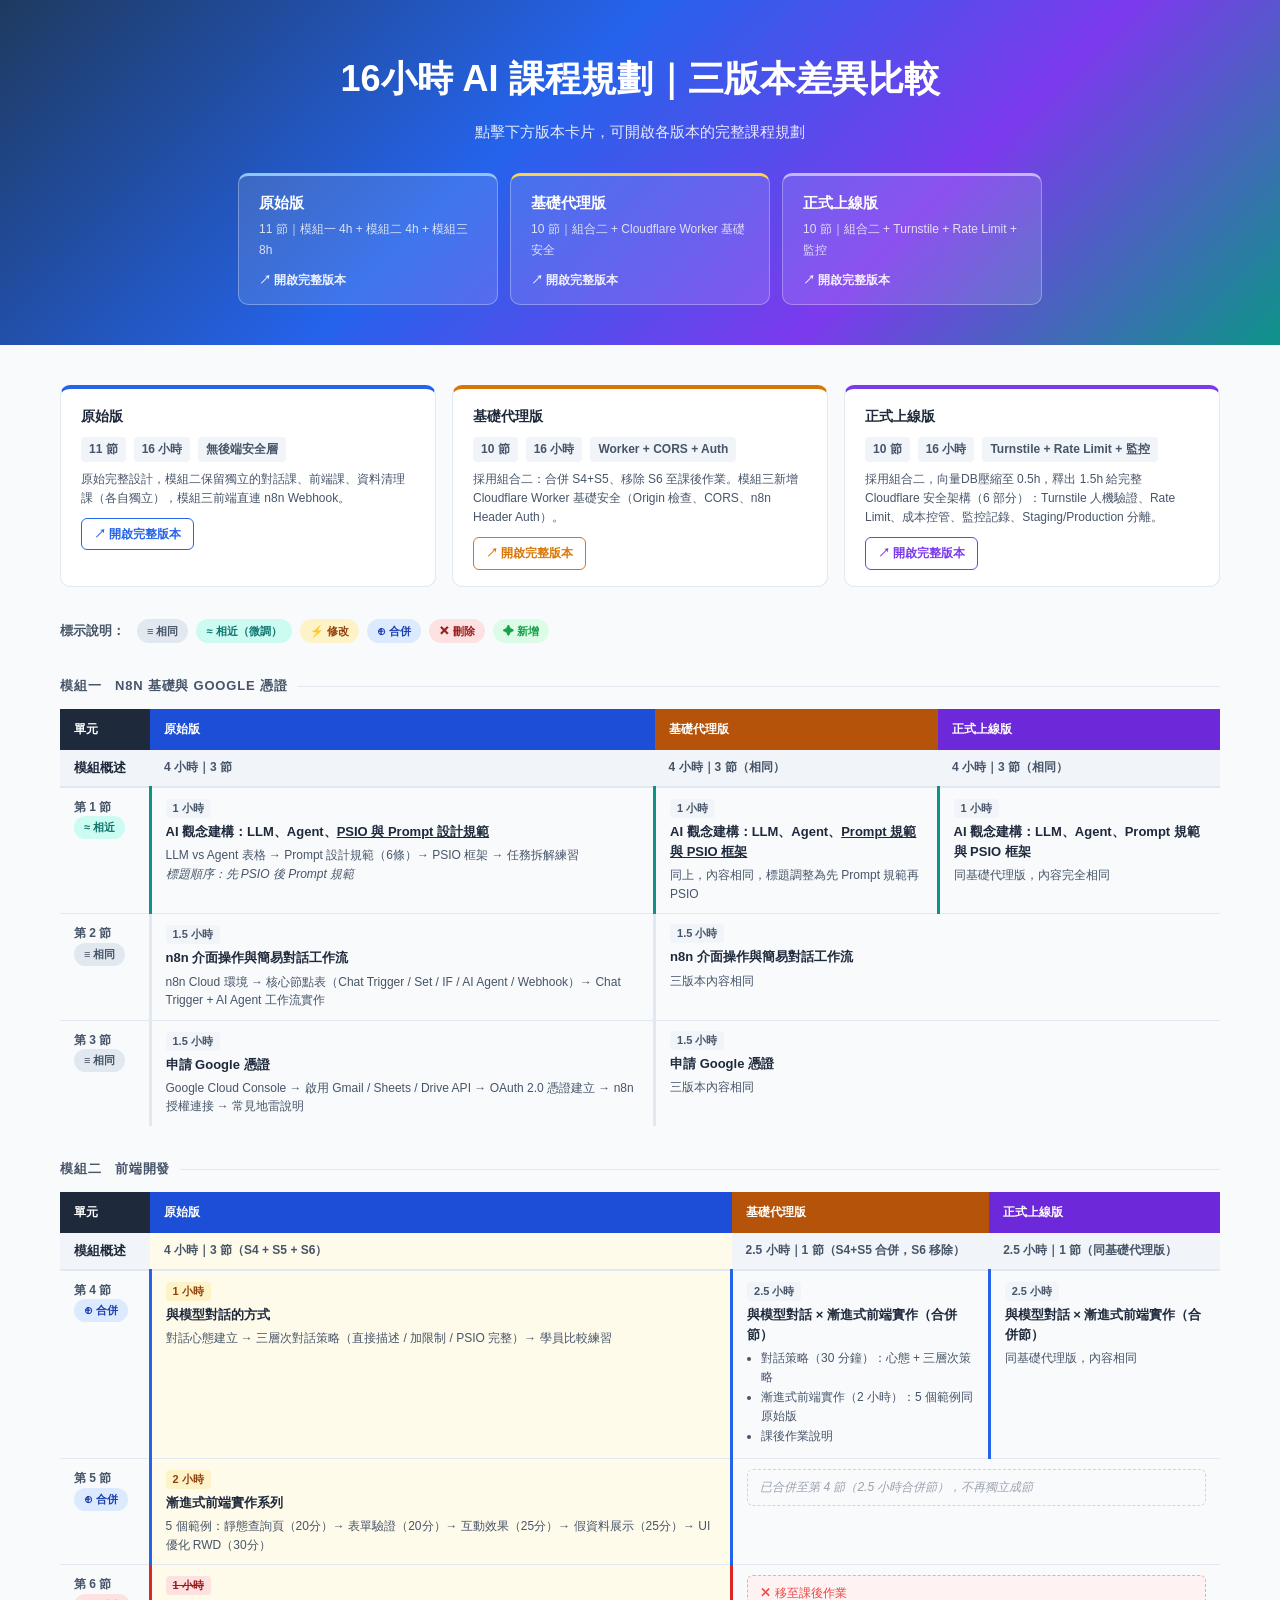
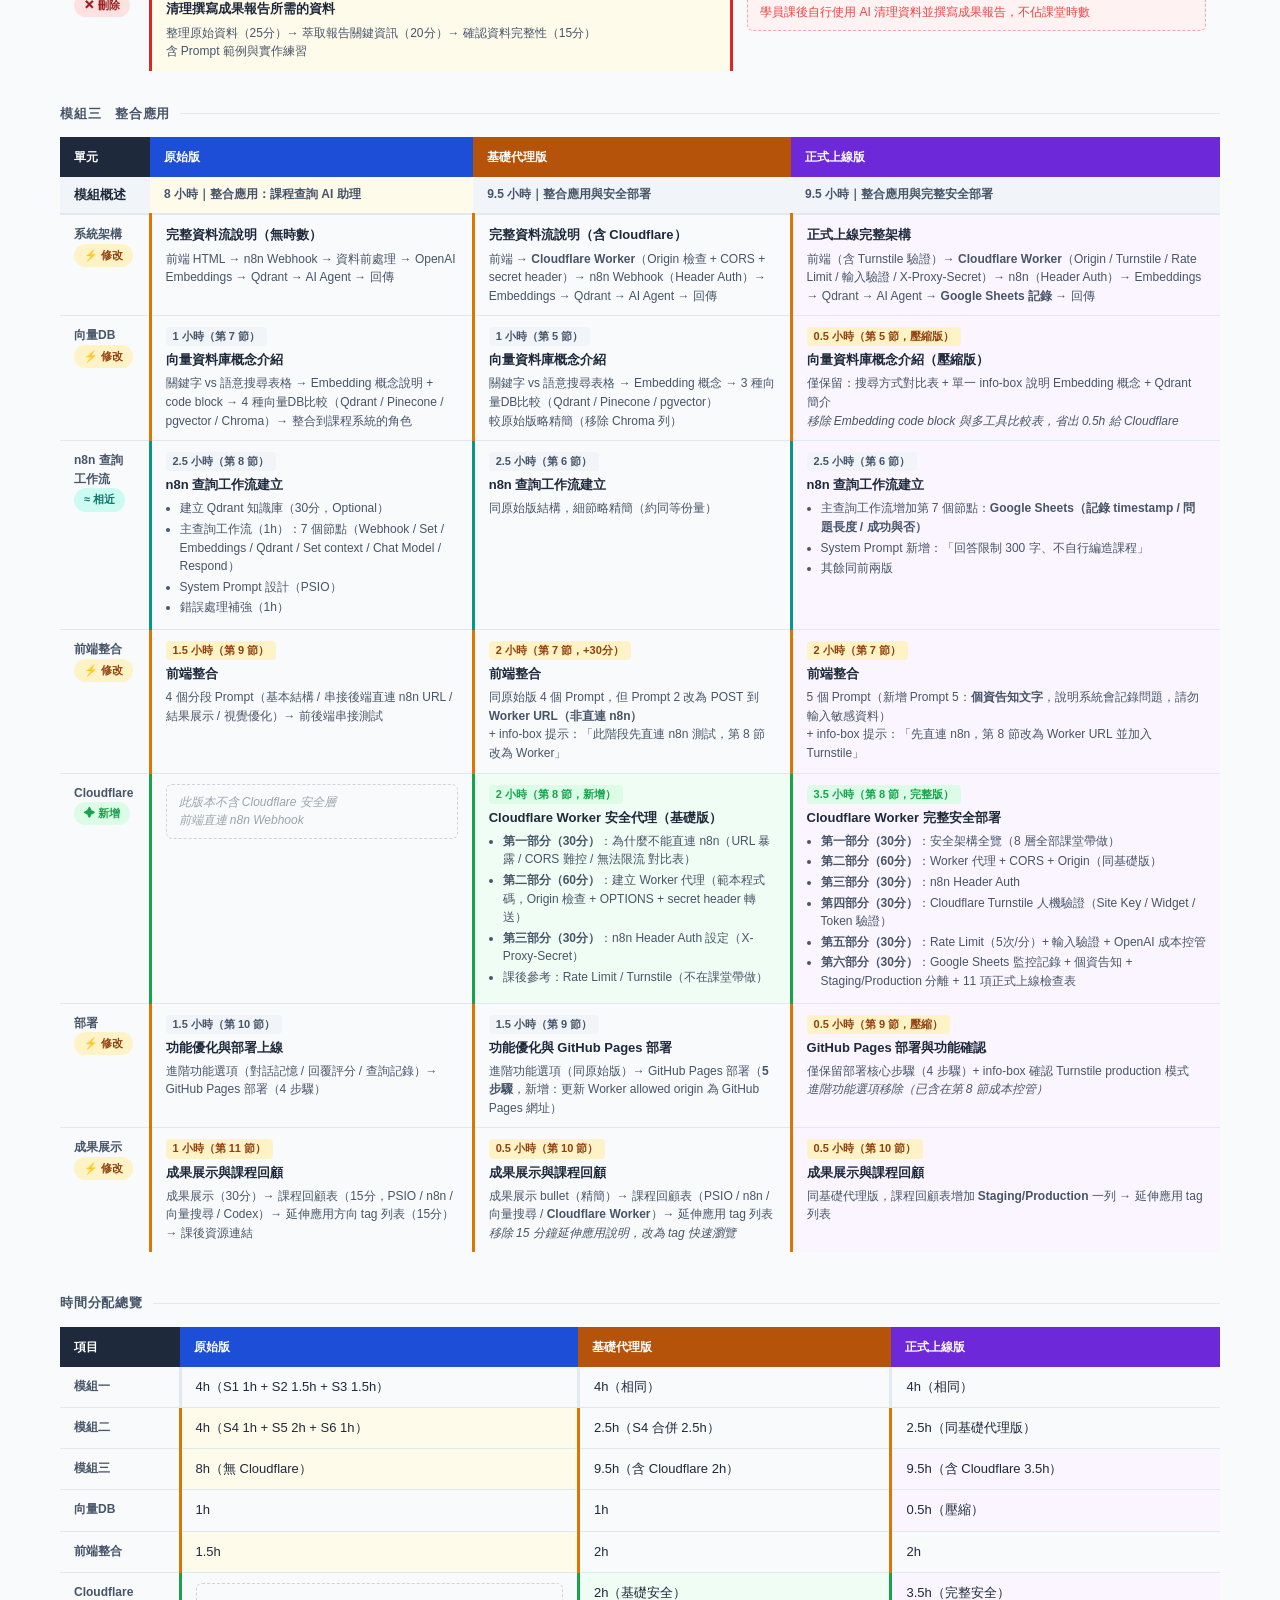
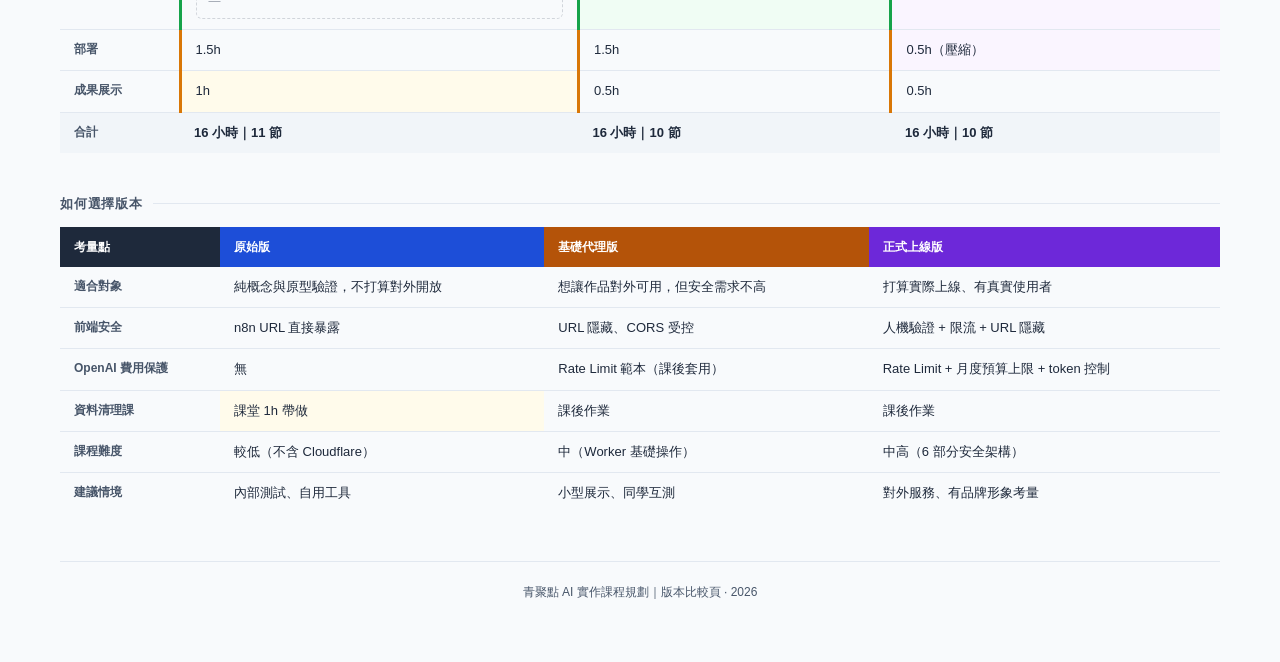
==== commit fc0a4f3b: "add 2 classes including cloudflare setting" ====
--- a/index.html
+++ b/index.html
@@ -3,901 +3,651 @@
 <head>
   <meta charset="UTF-8" />
   <meta name="viewport" content="width=device-width, initial-scale=1.0" />
-  <title>16小時 AI 實作課程規劃</title>
+  <title>AI 課程規劃｜三版本差異比較</title>
   <style>
     :root {
-      --blue:    #2563eb;
-      --blue-lt: #dbeafe;
-      --teal:    #0d9488;
-      --teal-lt: #ccfbf1;
-      --amber:   #d97706;
-      --amber-lt:#fef3c7;
-      --gray-50: #f8fafc;
-      --gray-100:#f1f5f9;
-      --gray-200:#e2e8f0;
-      --gray-600:#475569;
-      --gray-800:#1e293b;
-      --radius:  10px;
+      --blue:#2563eb; --blue-lt:#dbeafe;
+      --teal:#0d9488; --teal-lt:#ccfbf1;
+      --amber:#d97706; --amber-lt:#fef3c7;
+      --purple:#7c3aed; --purple-lt:#ede9fe;
+      --red:#dc2626; --red-lt:#fee2e2;
+      --green:#16a34a; --green-lt:#dcfce7;
+      --gray-50:#f8fafc; --gray-100:#f1f5f9;
+      --gray-200:#e2e8f0; --gray-600:#475569; --gray-800:#1e293b;
+      --radius:10px;
     }
-
-    * { box-sizing: border-box; margin: 0; padding: 0; }
-
-    body {
-      font-family: "Noto Sans TC", "PingFang TC", "Microsoft JhengHei", sans-serif;
-      background: var(--gray-50);
-      color: var(--gray-800);
-      line-height: 1.7;
-    }
+    * { box-sizing:border-box; margin:0; padding:0; }
+    body { font-family:"Noto Sans TC","PingFang TC","Microsoft JhengHei",sans-serif; background:var(--gray-50); color:var(--gray-800); line-height:1.7; }
 
     /* ── Hero ── */
-    .hero {
-      background: linear-gradient(135deg, #1e3a5f 0%, #2563eb 60%, #0d9488 100%);
-      color: #fff;
-      padding: 60px 24px 48px;
-      text-align: center;
-    }
-    .hero .tag {
-      display: inline-block;
-      background: rgba(255,255,255,0.18);
-      border: 1px solid rgba(255,255,255,0.35);
-      border-radius: 99px;
-      padding: 4px 16px;
-      font-size: 13px;
-      letter-spacing: .05em;
-      margin-bottom: 20px;
-    }
-    .hero h1 { font-size: clamp(26px, 5vw, 42px); font-weight: 800; margin-bottom: 12px; }
-    .hero p  { font-size: 16px; opacity: .88; max-width: 560px; margin: 0 auto 32px; }
-    .hero .badges { display: flex; flex-wrap: wrap; justify-content: center; gap: 10px; }
-    .hero .badge {
-      background: rgba(255,255,255,0.15);
-      border: 1px solid rgba(255,255,255,0.3);
-      border-radius: 8px;
-      padding: 8px 18px;
-      font-size: 14px;
-      font-weight: 600;
-    }
-
-    /* ── Layout ── */
-    .container { max-width: 1000px; margin: 0 auto; padding: 48px 24px; }
-
-    /* ── Section title ── */
-    .section-title {
-      font-size: 22px;
-      font-weight: 700;
-      margin-bottom: 24px;
-      display: flex;
-      align-items: center;
-      gap: 10px;
-    }
-    .section-title::after {
-      content: "";
-      flex: 1;
-      height: 2px;
-      background: var(--gray-200);
-      border-radius: 2px;
-    }
-
-    /* ── Timeline nav ── */
-    .timeline-nav {
-      display: grid;
-      grid-template-columns: repeat(3, 1fr);
-      gap: 16px;
-      margin-bottom: 56px;
-    }
-    .tnav-card {
-      border-radius: var(--radius);
-      padding: 20px;
-      text-align: center;
-      border: 2px solid transparent;
-      transition: transform .15s;
-    }
-    .tnav-card:hover { transform: translateY(-3px); }
-    .tnav-card.mod1 { background: var(--blue-lt);  border-color: #93c5fd; }
-    .tnav-card.mod2 { background: var(--teal-lt);  border-color: #5eead4; }
-    .tnav-card.mod3 { background: var(--amber-lt); border-color: #fcd34d; }
-    .tnav-card .num {
-      font-size: 28px;
-      font-weight: 800;
-      display: block;
-      margin-bottom: 4px;
-    }
-    .mod1 .num { color: var(--blue); }
-    .mod2 .num { color: var(--teal); }
-    .mod3 .num { color: var(--amber); }
-    .tnav-card .label { font-size: 14px; font-weight: 600; margin-bottom: 4px; }
-    .tnav-card .sub   { font-size: 12px; color: var(--gray-600); }
-
-    /* ── Module header ── */
-    .module-header {
-      border-radius: var(--radius);
-      padding: 22px 28px;
-      margin-bottom: 24px;
-      color: #fff;
-      display: flex;
-      align-items: center;
-      gap: 16px;
-    }
-    .module-header.m1 { background: linear-gradient(90deg, #1d4ed8, #2563eb); }
-    .module-header.m2 { background: linear-gradient(90deg, #0f766e, #0d9488); }
-    .module-header.m3 { background: linear-gradient(90deg, #b45309, #d97706); }
-    .module-header .mnum {
-      font-size: 36px;
-      font-weight: 800;
-      opacity: .6;
-      line-height: 1;
-    }
-    .module-header .minfo h2 { font-size: 20px; font-weight: 700; }
-    .module-header .minfo p  { font-size: 13px; opacity: .85; margin-top: 2px; }
-
-    /* ── Session card ── */
-    .session-card {
-      background: #fff;
-      border: 1px solid var(--gray-200);
-      border-radius: var(--radius);
-      margin-bottom: 16px;
-      overflow: hidden;
-    }
-    .session-card summary {
-      list-style: none;
-      padding: 16px 20px;
-      cursor: pointer;
-      display: flex;
-      align-items: center;
-      gap: 12px;
-      user-select: none;
-    }
-    .session-card summary::-webkit-details-marker { display: none; }
-    .session-card summary:hover { background: var(--gray-50); }
-    .session-num {
-      background: var(--gray-100);
-      border-radius: 6px;
-      padding: 4px 10px;
-      font-size: 12px;
-      font-weight: 700;
-      color: var(--gray-600);
-      white-space: nowrap;
-    }
-    .session-card.m1 .session-num { background: var(--blue-lt);  color: var(--blue); }
-    .session-card.m2 .session-num { background: var(--teal-lt);  color: var(--teal); }
-    .session-card.m3 .session-num { background: var(--amber-lt); color: var(--amber); }
-    .session-title { font-weight: 600; font-size: 15px; flex: 1; }
-    .session-dur {
-      font-size: 12px;
-      color: var(--gray-600);
-      white-space: nowrap;
-    }
-    .chevron {
-      font-size: 12px;
-      color: var(--gray-600);
-      transition: transform .2s;
-    }
-    details[open] .chevron { transform: rotate(90deg); }
-    .session-body {
-      padding: 0 20px 20px 20px;
-      border-top: 1px solid var(--gray-100);
-    }
-
-    /* ── Content components ── */
-    .tag-list { display: flex; flex-wrap: wrap; gap: 8px; margin: 14px 0 6px; }
-    .tag-pill {
-      background: var(--gray-100);
-      border-radius: 99px;
-      padding: 3px 12px;
-      font-size: 13px;
-      font-weight: 500;
-    }
-
-    table { width: 100%; border-collapse: collapse; font-size: 14px; margin: 12px 0; }
-    th {
-      background: var(--gray-100);
-      padding: 9px 12px;
-      text-align: left;
-      font-weight: 600;
-      border-bottom: 2px solid var(--gray-200);
-    }
-    td { padding: 9px 12px; border-bottom: 1px solid var(--gray-100); vertical-align: top; }
-    tr:last-child td { border-bottom: none; }
-
-    .code-block {
-      background: #1e293b;
-      color: #e2e8f0;
-      border-radius: 8px;
-      padding: 16px 18px;
-      font-family: "JetBrains Mono", "Fira Code", monospace;
-      font-size: 13px;
-      line-height: 1.6;
-      overflow-x: auto;
-      margin: 12px 0;
-      white-space: pre;
-    }
-    .code-block .cm  { color: #94a3b8; }
-    .code-block .kw  { color: #7dd3fc; }
-    .code-block .str { color: #86efac; }
-    .code-block .var { color: #fde68a; }
-
-    .info-box {
-      border-left: 4px solid var(--blue);
-      background: var(--blue-lt);
-      border-radius: 0 8px 8px 0;
-      padding: 12px 16px;
-      font-size: 14px;
-      margin: 12px 0;
-    }
-    .info-box.teal  { border-color: var(--teal);  background: var(--teal-lt); }
-    .info-box.amber { border-color: var(--amber); background: var(--amber-lt); }
-
-    .step-list { counter-reset: step; list-style: none; margin: 12px 0; }
-    .step-list li {
-      counter-increment: step;
-      padding: 8px 0 8px 36px;
-      position: relative;
-      font-size: 14px;
-      border-bottom: 1px dashed var(--gray-200);
-    }
-    .step-list li:last-child { border-bottom: none; }
-    .step-list li::before {
-      content: counter(step);
-      position: absolute;
-      left: 0;
-      top: 8px;
-      width: 22px;
-      height: 22px;
-      background: var(--blue);
-      color: #fff;
-      border-radius: 50%;
-      font-size: 11px;
-      font-weight: 700;
-      display: flex;
-      align-items: center;
-      justify-content: center;
-    }
-    .step-list.teal li::before  { background: var(--teal); }
-    .step-list.amber li::before { background: var(--amber); }
-
-    ul.bullet { padding-left: 20px; font-size: 14px; }
-    ul.bullet li { margin-bottom: 6px; }
-
-    h3 { font-size: 15px; font-weight: 700; margin: 16px 0 8px; color: var(--gray-800); }
-    h4 { font-size: 13px; font-weight: 700; margin: 12px 0 6px; color: var(--gray-600); text-transform: uppercase; letter-spacing: .05em; }
-
-    /* ── Architecture diagram ── */
-    .arch {
-      background: #0f172a;
-      color: #e2e8f0;
-      border-radius: var(--radius);
-      padding: 28px;
-      font-family: monospace;
-      font-size: 13px;
-      line-height: 2;
-      overflow-x: auto;
-      margin: 16px 0;
-    }
-    .arch .node   { color: #7dd3fc; font-weight: 700; }
-    .arch .arrow  { color: #94a3b8; }
-    .arch .note   { color: #86efac; }
-    .arch .label  { color: #fde68a; }
-
-    /* ── Summary table ── */
-    .summary-grid {
-      display: grid;
-      grid-template-columns: repeat(auto-fill, minmax(200px, 1fr));
-      gap: 12px;
-      margin-top: 16px;
-    }
-    .summary-item {
-      background: #fff;
-      border: 1px solid var(--gray-200);
-      border-radius: var(--radius);
-      padding: 14px 16px;
-      display: flex;
-      align-items: center;
-      gap: 12px;
-    }
-    .summary-item .si-num {
-      font-size: 22px;
-      font-weight: 800;
-      color: var(--blue);
-      min-width: 36px;
-    }
-    .summary-item .si-text { font-size: 13px; line-height: 1.4; }
-    .summary-item .si-text strong { display: block; font-size: 14px; }
-
-    @media (max-width: 640px) {
-      .timeline-nav { grid-template-columns: 1fr; }
-      .module-header { flex-direction: column; align-items: flex-start; gap: 6px; }
+    .hero { background:linear-gradient(135deg,#1e3a5f 0%,#2563eb 40%,#7c3aed 70%,#0d9488 100%); color:#fff; padding:48px 24px 40px; text-align:center; }
+    .hero h1 { font-size:clamp(22px,4vw,36px); font-weight:800; margin-bottom:10px; }
+    .hero p { font-size:15px; opacity:.88; margin-bottom:28px; }
+    .hero .version-cards { display:flex; flex-wrap:wrap; justify-content:center; gap:12px; }
+    .vcard { background:rgba(255,255,255,.12); border:1px solid rgba(255,255,255,.3); border-radius:10px; padding:14px 20px; text-align:left; min-width:220px; max-width:260px; text-decoration:none; color:#fff; transition:background .15s, transform .15s; }
+    .vcard:hover { background:rgba(255,255,255,.22); transform:translateY(-2px); }
+    .vcard .vcard-name { font-size:15px; font-weight:700; margin-bottom:4px; }
+    .vcard .vcard-sub { font-size:12px; opacity:.8; margin-bottom:10px; }
+    .vcard .vcard-link { font-size:12px; font-weight:600; opacity:.9; display:flex; align-items:center; gap:5px; }
+    .vcard.v1 { border-top:3px solid #93c5fd; }
+    .vcard.v2 { border-top:3px solid #fcd34d; }
+    .vcard.v3 { border-top:3px solid #c4b5fd; }
+
+    /* ── Container ── */
+    .container { max-width:1200px; margin:0 auto; padding:40px 20px 60px; }
+
+    /* ── Legend ── */
+    .legend { display:flex; flex-wrap:wrap; gap:8px; margin-bottom:28px; align-items:center; }
+    .legend-label { font-size:13px; font-weight:600; color:var(--gray-600); margin-right:4px; }
+    .badge { display:inline-flex; align-items:center; gap:4px; font-size:11px; font-weight:700; padding:3px 10px; border-radius:99px; white-space:nowrap; }
+    .badge.same   { background:var(--gray-200);  color:var(--gray-600); }
+    .badge.similar{ background:var(--teal-lt);   color:#0f766e; }
+    .badge.modified{background:var(--amber-lt);  color:#92400e; }
+    .badge.merged { background:var(--blue-lt);   color:#1e40af; }
+    .badge.removed{ background:var(--red-lt);    color:#991b1b; }
+    .badge.added  { background:var(--green-lt);  color:var(--green); }
+
+    /* ── Section heading ── */
+    .section-heading { font-size:13px; font-weight:700; text-transform:uppercase; letter-spacing:.06em; color:var(--gray-600); margin:32px 0 12px; display:flex; align-items:center; gap:10px; }
+    .section-heading::after { content:""; flex:1; height:1px; background:var(--gray-200); }
+
+    /* ── Comparison Table ── */
+    .cmp-table { width:100%; border-collapse:collapse; font-size:13px; margin-bottom:8px; }
+    .cmp-table thead tr { background:var(--gray-800); color:#fff; }
+    .cmp-table thead th { padding:10px 14px; text-align:left; font-weight:600; font-size:12px; }
+    .cmp-table thead th:nth-child(2) { background:#1d4ed8; }
+    .cmp-table thead th:nth-child(3) { background:#b45309; }
+    .cmp-table thead th:nth-child(4) { background:#6d28d9; }
+
+    .cmp-table tbody tr { border-bottom:1px solid var(--gray-200); vertical-align:top; }
+    .cmp-table tbody tr:last-child { border-bottom:none; }
+    .cmp-table tbody tr:hover { background:var(--gray-50); }
+
+    /* module header rows */
+    .cmp-table tr.mod-row td { background:var(--gray-100); font-weight:700; font-size:12px; padding:8px 14px; color:var(--gray-600); border-bottom:2px solid var(--gray-200); }
+    .cmp-table tr.mod-row td:first-child { color:var(--gray-800); font-size:13px; }
+
+    .cmp-table td { padding:10px 14px; line-height:1.55; }
+    .cmp-table td:first-child { white-space:nowrap; font-weight:600; color:var(--gray-600); font-size:12px; }
+
+    .dur { display:inline-block; background:var(--gray-100); border-radius:4px; padding:1px 7px; font-size:11px; font-weight:700; color:var(--gray-600); margin-bottom:4px; }
+    .dur.changed { background:var(--amber-lt); color:#92400e; }
+    .dur.added   { background:var(--green-lt); color:var(--green); }
+    .dur.removed { background:var(--red-lt);   color:#991b1b; text-decoration:line-through; }
+
+    .cell-title { font-weight:600; font-size:13px; margin-bottom:4px; color:var(--gray-800); }
+    .cell-body  { font-size:12px; color:var(--gray-600); }
+    .cell-body ul { padding-left:14px; }
+    .cell-body ul li { margin-bottom:2px; }
+
+    .placeholder { font-size:12px; color:#9ca3af; font-style:italic; border:1px dashed #d1d5db; border-radius:6px; padding:8px 12px; }
+    .placeholder.removed { border-color:#fca5a5; color:#ef4444; background:#fef2f2; font-style:normal; }
+
+    /* row status left border */
+    .cmp-table tr.status-same     td:nth-child(2),
+    .cmp-table tr.status-same     td:nth-child(3),
+    .cmp-table tr.status-same     td:nth-child(4) { border-left:3px solid var(--gray-200); }
+    .cmp-table tr.status-similar  td:nth-child(2),
+    .cmp-table tr.status-similar  td:nth-child(3),
+    .cmp-table tr.status-similar  td:nth-child(4) { border-left:3px solid var(--teal); }
+    .cmp-table tr.status-modified td:nth-child(2),
+    .cmp-table tr.status-modified td:nth-child(3),
+    .cmp-table tr.status-modified td:nth-child(4) { border-left:3px solid var(--amber); }
+    .cmp-table tr.status-merged   td:nth-child(2),
+    .cmp-table tr.status-merged   td:nth-child(3),
+    .cmp-table tr.status-merged   td:nth-child(4) { border-left:3px solid var(--blue); }
+    .cmp-table tr.status-removed  td:nth-child(2),
+    .cmp-table tr.status-removed  td:nth-child(3),
+    .cmp-table tr.status-removed  td:nth-child(4) { border-left:3px solid var(--red); }
+    .cmp-table tr.status-added    td:nth-child(2),
+    .cmp-table tr.status-added    td:nth-child(3),
+    .cmp-table tr.status-added    td:nth-child(4) { border-left:3px solid var(--green); }
+
+    /* highlight cell that differs */
+    .hl-amber { background:#fffbeb !important; }
+    .hl-purple { background:#faf5ff !important; }
+    .hl-red    { background:#fef2f2 !important; }
+    .hl-green  { background:#f0fdf4 !important; }
+
+    /* ── Summary banner ── */
+    .summary-banner { display:grid; grid-template-columns:repeat(3,1fr); gap:16px; margin-bottom:32px; }
+    .sv-card { background:#fff; border:1px solid var(--gray-200); border-radius:var(--radius); padding:16px 20px; }
+    .sv-card.v1 { border-top:4px solid var(--blue); }
+    .sv-card.v2 { border-top:4px solid var(--amber); }
+    .sv-card.v3 { border-top:4px solid var(--purple); }
+    .sv-card h3 { font-size:14px; font-weight:700; margin-bottom:8px; }
+    .sv-card .stat { display:flex; gap:8px; font-size:12px; color:var(--gray-600); flex-wrap:wrap; margin-bottom:8px; }
+    .sv-card .stat span { background:var(--gray-100); border-radius:4px; padding:2px 8px; font-weight:600; }
+    .sv-card p { font-size:12px; color:var(--gray-600); line-height:1.6; }
+    .sv-link { display:inline-flex; align-items:center; gap:5px; margin-top:10px; font-size:12px; font-weight:700; color:var(--blue); text-decoration:none; padding:5px 12px; border:1px solid var(--blue); border-radius:6px; transition:background .15s; }
+    .sv-link:hover { background:var(--blue-lt); }
+    .sv-card.v2 .sv-link { color:var(--amber); border-color:var(--amber); }
+    .sv-card.v2 .sv-link:hover { background:var(--amber-lt); }
+    .sv-card.v3 .sv-link { color:var(--purple); border-color:var(--purple); }
+    .sv-card.v3 .sv-link:hover { background:var(--purple-lt); }
+
+    /* ── Diff summary pills ── */
+    .diff-pills { display:flex; flex-wrap:wrap; gap:6px; margin-top:24px; }
+
+    @media(max-width:768px) {
+      .cmp-table { font-size:12px; }
+      .cmp-table td { padding:8px 10px; }
+      .summary-banner { grid-template-columns:1fr; }
     }
   </style>
 </head>
 <body>
 
-<!-- ── Hero ── -->
+<!-- Hero -->
 <div class="hero">
-  <span class="tag">青聚點 × AI 實作課程</span>
-  <h1>16小時 AI 工具實作課程</h1>
-  <p>從 AI 觀念建立到完整系統整合，帶領學員親手打造課程查詢 AI 助理</p>
-  <div class="badges">
-    <span class="badge">🎯 適合新手</span>
-    <span class="badge">🛠 hands-on 動手實作</span>
-    <span class="badge">🤖 n8n 自動化</span>
-    <span class="badge">💻 VSCode + Codex</span>
-    <span class="badge">🔍 向量資料庫</span>
+  <h1>16小時 AI 課程規劃｜三版本差異比較</h1>
+  <p>點擊下方版本卡片，可開啟各版本的完整課程規劃</p>
+  <div class="version-cards">
+    <a class="vcard v1" href="ai課程規劃.html" target="_blank">
+      <div class="vcard-name">原始版</div>
+      <div class="vcard-sub">11 節｜模組一 4h + 模組二 4h + 模組三 8h</div>
+      <div class="vcard-link">↗ 開啟完整版本</div>
+    </a>
+    <a class="vcard v2" href="ai課程規劃_基礎代理版.html" target="_blank">
+      <div class="vcard-name">基礎代理版</div>
+      <div class="vcard-sub">10 節｜組合二 + Cloudflare Worker 基礎安全</div>
+      <div class="vcard-link">↗ 開啟完整版本</div>
+    </a>
+    <a class="vcard v3" href="ai課程規劃_正式上線版.html" target="_blank">
+      <div class="vcard-name">正式上線版</div>
+      <div class="vcard-sub">10 節｜組合二 + Turnstile + Rate Limit + 監控</div>
+      <div class="vcard-link">↗ 開啟完整版本</div>
+    </a>
   </div>
 </div>
 
 <div class="container">
 
-  <!-- ── Overview ── -->
-  <div class="timeline-nav">
-    <div class="tnav-card mod1">
-      <span class="num">4h</span>
-      <div class="label">模組一</div>
-      <div class="sub">n8n 基礎 × Google 憑證</div>
+  <!-- Summary cards -->
+  <div class="summary-banner">
+    <div class="sv-card v1">
+      <h3>原始版</h3>
+      <div class="stat">
+        <span>11 節</span><span>16 小時</span><span>無後端安全層</span>
+      </div>
+      <p>原始完整設計，模組二保留獨立的對話課、前端課、資料清理課（各自獨立），模組三前端直連 n8n Webhook。</p>
+      <a class="sv-link" href="ai課程規劃.html" target="_blank">↗ 開啟完整版本</a>
     </div>
-    <div class="tnav-card mod2">
-      <span class="num">4h</span>
-      <div class="label">模組二</div>
-      <div class="sub">VSCode × Codex 前端開發</div>
+    <div class="sv-card v2">
+      <h3>基礎代理版</h3>
+      <div class="stat">
+        <span>10 節</span><span>16 小時</span><span>Worker + CORS + Auth</span>
+      </div>
+      <p>採用組合二：合併 S4+S5、移除 S6 至課後作業。模組三新增 Cloudflare Worker 基礎安全（Origin 檢查、CORS、n8n Header Auth）。</p>
+      <a class="sv-link" href="ai課程規劃_基礎代理版.html" target="_blank">↗ 開啟完整版本</a>
     </div>
-    <div class="tnav-card mod3">
-      <span class="num">8h</span>
-      <div class="label">模組三</div>
-      <div class="sub">整合應用 × 課程查詢系統</div>
+    <div class="sv-card v3">
+      <h3>正式上線版</h3>
+      <div class="stat">
+        <span>10 節</span><span>16 小時</span><span>Turnstile + Rate Limit + 監控</span>
+      </div>
+      <p>採用組合二，向量DB壓縮至 0.5h，釋出 1.5h 給完整 Cloudflare 安全架構（6 部分）：Turnstile 人機驗證、Rate Limit、成本控管、監控記錄、Staging/Production 分離。</p>
+      <a class="sv-link" href="ai課程規劃_正式上線版.html" target="_blank">↗ 開啟完整版本</a>
     </div>
   </div>
 
-  <!-- ════════════════════════════════════
-       MODULE 1
-  ════════════════════════════════════ -->
-  <div class="module-header m1">
-    <div class="mnum">01</div>
-    <div class="minfo">
-      <h2>n8n 基礎與 Google 憑證</h2>
-      <p>AI 觀念建構 → n8n 工作流操作 → Google API 申請｜共 4 小時</p>
-    </div>
+  <!-- Legend -->
+  <div class="legend">
+    <span class="legend-label">標示說明：</span>
+    <span class="badge same">≡ 相同</span>
+    <span class="badge similar">≈ 相近（微調）</span>
+    <span class="badge modified">⚡ 修改</span>
+    <span class="badge merged">⊕ 合併</span>
+    <span class="badge removed">✕ 刪除</span>
+    <span class="badge added">✦ 新增</span>
   </div>
 
-  <!-- 第1節 -->
-  <details class="session-card m1" open>
-    <summary>
-      <span class="session-num">第 1 節</span>
-      <span class="session-title">AI 觀念建構：LLM、Agent、PSIO 與 Prompt 設計規範</span>
-      <span class="session-dur">1 小時</span>
-      <span class="chevron">▶</span>
-    </summary>
-    <div class="session-body">
-
-      <h3>LLM vs AI Agent</h3>
-      <table>
-        <tr><th></th><th>LLM</th><th>AI Agent</th></tr>
-        <tr><td>比喻</td><td>百科全書式問答機</td><td>會執行任務的助理</td></tr>
-        <tr><td>行為</td><td>一問一答，無記憶</td><td>多步驟、可呼叫工具、有記憶</td></tr>
-        <tr><td>例子</td><td>ChatGPT 對話視窗</td><td>n8n 工作流 + AI 節點</td></tr>
-      </table>
-      <div class="info-box">💡 類比：LLM 是「聰明的大腦」，Agent 是「有腦又有手腳的員工」</div>
-
-      <h3>Prompt 設計規範</h3>
-      <p style="font-size:14px;margin-bottom:10px;">與 AI 對話前，先掌握這六條規範，才能穩定拿到好結果：</p>
-      <table>
-        <tr><th>規範</th><th>說明</th><th>反例 → 正例</th></tr>
-        <tr>
-          <td>具體明確</td>
-          <td>避免模糊詞彙，說清楚預期結果</td>
-          <td>「寫得好一點」→「改為正式書信語氣，不超過 100 字」</td>
-        </tr>
-        <tr>
-          <td>提供脈絡</td>
-          <td>告訴 AI 背景資訊與限制條件</td>
-          <td>「幫我寫通知」→「這是寄給 40 歲以上學員的課前通知，需含時間地點」</td>
-        </tr>
-        <tr>
-          <td>指定格式</td>
-          <td>明確說明輸出要用什麼結構</td>
-          <td>「整理一下」→「輸出為 Markdown 表格，欄位：項目、說明、優先級」</td>
-        </tr>
-        <tr>
-          <td>正向描述</td>
-          <td>說「要什麼」而非「不要什麼」</td>
-          <td>「不要太難」→「使用國中程度的語彙說明」</td>
-        </tr>
-        <tr>
-          <td>分段給資料</td>
-          <td>長資料與指令明確分開</td>
-          <td>指令和資料混在一起 → 「指令寫在前，資料用『---』隔開後貼上」</td>
-        </tr>
-        <tr>
-          <td>一次一件事</td>
-          <td>複雜需求拆成多輪提問</td>
-          <td>一次要求翻譯＋摘要＋改寫 → 先翻譯，確認後再摘要</td>
-        </tr>
-      </table>
-      <div class="info-box amber">實作：講師示範同一需求用「不符規範」與「符合規範」各問一次，學員觀察差異</div>
-
-      <h3>PSIO Prompt 撰寫框架</h3>
-      <p style="font-size:14px;margin-bottom:10px;">掌握規範後，用 PSIO 框架把需求結構化，讓每次 prompt 都有完整的骨架：</p>
-      <div class="code-block"><span class="kw">P</span> — <span class="str">Purpose（目的）</span>  推薦最適合初學者的資料分析課程
-<span class="kw">S</span> — <span class="str">Step（步驟）</span>    1. 閱讀課程清單  2. 評估難度與適合對象  3. 列出推薦
-<span class="kw">I</span> — <span class="str">Input（輸入）</span>   課程清單如下：[貼上課程資料]
-<span class="kw">O</span> — <span class="str">Output（輸出）</span>  條列3門課，每門附上一句推薦理由（20字以內）</div>
-
-      <h3>任務拆解練習</h3>
-      <p style="font-size:14px;margin-bottom:8px;">將「建立可以回答課程問題的機器人」拆解為 5 個步驟：</p>
-      <ol class="step-list">
-        <li>使用者輸入問題（Input 邊界定義）</li>
-        <li>判斷問題類型（分類任務）</li>
-        <li>查詢課程資料（資料來源）</li>
-        <li>組合回答（LLM 整合）</li>
-        <li>回傳給使用者（Output 格式）</li>
-      </ol>
-      <div class="info-box teal">每個步驟 = n8n 的一個節點</div>
-    </div>
-  </details>
-
-  <!-- 第2節 -->
-  <details class="session-card m1">
-    <summary>
-      <span class="session-num">第 2 節</span>
-      <span class="session-title">n8n 介面操作與簡易對話工作流</span>
-      <span class="session-dur">1.5 小時</span>
-      <span class="chevron">▶</span>
-    </summary>
-    <div class="session-body">
-      <h3>環境設定</h3>
-      <ul class="bullet">
-        <li>使用 <strong>n8n Cloud</strong>（免安裝，新手友善）</li>
-        <li>介面說明：畫布、節點庫、執行記錄面板</li>
-      </ul>
-
-      <h3>核心節點介紹</h3>
-      <table>
-        <tr><th>節點</th><th>用途</th><th>類比</th></tr>
-        <tr><td>Chat Trigger</td><td>啟動對話，提供內建聊天介面</td><td>接待人員開啟對話窗口</td></tr>
-        <tr><td>Set</td><td>整理 / 轉換資料</td><td>填寫表單格式</td></tr>
-        <tr><td>IF</td><td>條件判斷</td><td>主管決策</td></tr>
-        <tr><td>AI Agent</td><td>呼叫 LLM，可搭配工具與記憶</td><td>交給 AI 員工處理</td></tr>
-        <tr><td>Webhook</td><td>接收外部 HTTP 請求</td><td>公司對外收件信箱</td></tr>
-      </table>
-
-      <h3>實作：簡易對話工作流</h3>
-      <div class="code-block"><span class="node">[Chat Trigger]</span> <span class="arrow">──</span> 內建聊天介面，直接在 n8n 測試
-    <span class="arrow">↓</span>
-<span class="node">[AI Agent]</span> <span class="arrow">──</span> 設定 system prompt（用 PSIO 框架撰寫）
-    <span class="arrow">↓</span>
-<span class="cm">（Chat Trigger 自動處理回傳，不需另加節點）</span></div>
-      <div class="info-box amber">優點：不需 Postman，直接在 n8n 畫布右側開啟聊天視窗測試</div>
-    </div>
-  </details>
-
-  <!-- 第3節 -->
-  <details class="session-card m1">
-    <summary>
-      <span class="session-num">第 3 節</span>
-      <span class="session-title">申請 Google 憑證</span>
-      <span class="session-dur">1.5 小時</span>
-      <span class="chevron">▶</span>
-    </summary>
-    <div class="session-body">
-      <h3>逐步操作流程</h3>
-      <ol class="step-list teal">
-        <li>進入 Google Cloud Console → 建立新專案「AI課程專案」</li>
-        <li>啟用 API：Gmail API、Google Sheets API、Google Drive API</li>
-        <li>建立 OAuth 2.0 憑證：應用程式類型選「網頁應用程式」，填入 n8n callback URL</li>
-        <li>在 n8n Credentials 貼上 Client ID 與 Client Secret → 授權</li>
-      </ol>
-
-      <h3>常見地雷</h3>
-      <ul class="bullet">
-        <li><strong>測試帳號限制：</strong>OAuth 同意畫面須加入測試使用者才能授權</li>
-        <li><strong>範圍不足：</strong>回 API 頁面確認已啟用正確服務</li>
-        <li><strong>憑證過期：</strong>了解 token 自動更新機制</li>
-      </ul>
-    </div>
-  </details>
-
-
-  <!-- ════════════════════════════════════
-       MODULE 2
-  ════════════════════════════════════ -->
-  <div class="module-header m2" style="margin-top:48px;">
-    <div class="mnum">02</div>
-    <div class="minfo">
-      <h2>VSCode × Codex 前端開發</h2>
-      <p>對話策略 → 漸進式實作 → 資料清理與報告撰寫｜共 4 小時</p>
-    </div>
+  <!-- ── MODULE 1 ── -->
+  <div class="section-heading">模組一　n8n 基礎與 Google 憑證</div>
+  <table class="cmp-table">
+    <thead>
+      <tr>
+        <th style="width:90px">單元</th>
+        <th>原始版</th>
+        <th>基礎代理版</th>
+        <th>正式上線版</th>
+      </tr>
+    </thead>
+    <tbody>
+
+      <tr class="mod-row">
+        <td>模組概述</td>
+        <td>4 小時｜3 節</td>
+        <td>4 小時｜3 節（相同）</td>
+        <td>4 小時｜3 節（相同）</td>
+      </tr>
+
+      <tr class="status-similar">
+        <td>第 1 節<br><span class="badge similar">≈ 相近</span></td>
+        <td>
+          <div class="dur">1 小時</div>
+          <div class="cell-title">AI 觀念建構：LLM、Agent、<u>PSIO 與 Prompt 設計規範</u></div>
+          <div class="cell-body">LLM vs Agent 表格 → Prompt 設計規範（6條）→ PSIO 框架 → 任務拆解練習<br><em>標題順序：先 PSIO 後 Prompt 規範</em></div>
+        </td>
+        <td>
+          <div class="dur">1 小時</div>
+          <div class="cell-title">AI 觀念建構：LLM、Agent、<u>Prompt 規範與 PSIO 框架</u></div>
+          <div class="cell-body">同上，內容相同，標題調整為先 Prompt 規範再 PSIO</div>
+        </td>
+        <td>
+          <div class="dur">1 小時</div>
+          <div class="cell-title">AI 觀念建構：LLM、Agent、Prompt 規範與 PSIO 框架</div>
+          <div class="cell-body">同基礎代理版，內容完全相同</div>
+        </td>
+      </tr>
+
+      <tr class="status-same">
+        <td>第 2 節<br><span class="badge same">≡ 相同</span></td>
+        <td>
+          <div class="dur">1.5 小時</div>
+          <div class="cell-title">n8n 介面操作與簡易對話工作流</div>
+          <div class="cell-body">n8n Cloud 環境 → 核心節點表（Chat Trigger / Set / IF / AI Agent / Webhook）→ Chat Trigger + AI Agent 工作流實作</div>
+        </td>
+        <td colspan="2" style="color:var(--gray-600);font-size:12px;">
+          <div class="dur">1.5 小時</div>
+          <div class="cell-title">n8n 介面操作與簡易對話工作流</div>
+          <div class="cell-body">三版本內容相同</div>
+        </td>
+      </tr>
+
+      <tr class="status-same">
+        <td>第 3 節<br><span class="badge same">≡ 相同</span></td>
+        <td>
+          <div class="dur">1.5 小時</div>
+          <div class="cell-title">申請 Google 憑證</div>
+          <div class="cell-body">Google Cloud Console → 啟用 Gmail / Sheets / Drive API → OAuth 2.0 憑證建立 → n8n 授權連接 → 常見地雷說明</div>
+        </td>
+        <td colspan="2" style="color:var(--gray-600);font-size:12px;">
+          <div class="dur">1.5 小時</div>
+          <div class="cell-title">申請 Google 憑證</div>
+          <div class="cell-body">三版本內容相同</div>
+        </td>
+      </tr>
+
+    </tbody>
+  </table>
+
+  <!-- ── MODULE 2 ── -->
+  <div class="section-heading">模組二　前端開發</div>
+  <table class="cmp-table">
+    <thead>
+      <tr>
+        <th style="width:90px">單元</th>
+        <th>原始版</th>
+        <th>基礎代理版</th>
+        <th>正式上線版</th>
+      </tr>
+    </thead>
+    <tbody>
+
+      <tr class="mod-row">
+        <td>模組概述</td>
+        <td class="hl-amber">4 小時｜3 節（S4 + S5 + S6）</td>
+        <td>2.5 小時｜1 節（S4+S5 合併，S6 移除）</td>
+        <td>2.5 小時｜1 節（同基礎代理版）</td>
+      </tr>
+
+      <tr class="status-merged">
+        <td>第 4 節<br><span class="badge merged">⊕ 合併</span></td>
+        <td class="hl-amber">
+          <div class="dur changed">1 小時</div>
+          <div class="cell-title">與模型對話的方式</div>
+          <div class="cell-body">對話心態建立 → 三層次對話策略（直接描述 / 加限制 / PSIO 完整）→ 學員比較練習</div>
+        </td>
+        <td>
+          <div class="dur">2.5 小時</div>
+          <div class="cell-title">與模型對話 × 漸進式前端實作（合併節）</div>
+          <div class="cell-body">
+            <ul>
+              <li>對話策略（30 分鐘）：心態 + 三層次策略</li>
+              <li>漸進式前端實作（2 小時）：5 個範例同原始版</li>
+              <li>課後作業說明</li>
+            </ul>
+          </div>
+        </td>
+        <td>
+          <div class="dur">2.5 小時</div>
+          <div class="cell-title">與模型對話 × 漸進式前端實作（合併節）</div>
+          <div class="cell-body">同基礎代理版，內容相同</div>
+        </td>
+      </tr>
+
+      <tr class="status-merged">
+        <td>第 5 節<br><span class="badge merged">⊕ 合併</span></td>
+        <td class="hl-amber">
+          <div class="dur changed">2 小時</div>
+          <div class="cell-title">漸進式前端實作系列</div>
+          <div class="cell-body">5 個範例：靜態查詢頁（20分）→ 表單驗證（20分）→ 互動效果（25分）→ 假資料展示（25分）→ UI 優化 RWD（30分）</div>
+        </td>
+        <td colspan="2">
+          <div class="placeholder">已合併至第 4 節（2.5 小時合併節），不再獨立成節</div>
+        </td>
+      </tr>
+
+      <tr class="status-removed">
+        <td>第 6 節<br><span class="badge removed">✕ 刪除</span></td>
+        <td class="hl-amber">
+          <div class="dur removed">1 小時</div>
+          <div class="cell-title">清理撰寫成果報告所需的資料</div>
+          <div class="cell-body">整理原始資料（25分）→ 萃取報告關鍵資訊（20分）→ 確認資料完整性（15分）<br>含 Prompt 範例與實作練習</div>
+        </td>
+        <td colspan="2">
+          <div class="placeholder removed">✕ 移至課後作業<br>學員課後自行使用 AI 清理資料並撰寫成果報告，不佔課堂時數</div>
+        </td>
+      </tr>
+
+    </tbody>
+  </table>
+
+  <!-- ── MODULE 3 ── -->
+  <div class="section-heading">模組三　整合應用</div>
+  <table class="cmp-table">
+    <thead>
+      <tr>
+        <th style="width:90px">單元</th>
+        <th>原始版</th>
+        <th>基礎代理版</th>
+        <th>正式上線版</th>
+      </tr>
+    </thead>
+    <tbody>
+
+      <tr class="mod-row">
+        <td>模組概述</td>
+        <td class="hl-amber">8 小時｜整合應用：課程查詢 AI 助理</td>
+        <td>9.5 小時｜整合應用與安全部署</td>
+        <td>9.5 小時｜整合應用與完整安全部署</td>
+      </tr>
+
+      <tr class="status-modified">
+        <td>系統架構<br><span class="badge modified">⚡ 修改</span></td>
+        <td>
+          <div class="cell-title">完整資料流說明（無時數）</div>
+          <div class="cell-body">前端 HTML → n8n Webhook → 資料前處理 → OpenAI Embeddings → Qdrant → AI Agent → 回傳</div>
+        </td>
+        <td>
+          <div class="cell-title">完整資料流說明（含 Cloudflare）</div>
+          <div class="cell-body">前端 → <strong>Cloudflare Worker</strong>（Origin 檢查 + CORS + secret header）→ n8n Webhook（Header Auth）→ Embeddings → Qdrant → AI Agent → 回傳</div>
+        </td>
+        <td class="hl-purple">
+          <div class="cell-title">正式上線完整架構</div>
+          <div class="cell-body">前端（含 Turnstile 驗證）→ <strong>Cloudflare Worker</strong>（Origin / Turnstile / Rate Limit / 輸入驗證 / X-Proxy-Secret）→ n8n（Header Auth）→ Embeddings → Qdrant → AI Agent → <strong>Google Sheets 記錄</strong> → 回傳</div>
+        </td>
+      </tr>
+
+      <tr class="status-modified">
+        <td>向量DB<br><span class="badge modified">⚡ 修改</span></td>
+        <td>
+          <div class="dur">1 小時（第 7 節）</div>
+          <div class="cell-title">向量資料庫概念介紹</div>
+          <div class="cell-body">關鍵字 vs 語意搜尋表格 → Embedding 概念說明 + code block → 4 種向量DB比較（Qdrant / Pinecone / pgvector / Chroma）→ 整合到課程系統的角色</div>
+        </td>
+        <td>
+          <div class="dur">1 小時（第 5 節）</div>
+          <div class="cell-title">向量資料庫概念介紹</div>
+          <div class="cell-body">關鍵字 vs 語意搜尋表格 → Embedding 概念 → 3 種向量DB比較（Qdrant / Pinecone / pgvector）<br>較原始版略精簡（移除 Chroma 列）</div>
+        </td>
+        <td class="hl-purple">
+          <div class="dur changed">0.5 小時（第 5 節，壓縮版）</div>
+          <div class="cell-title">向量資料庫概念介紹（壓縮版）</div>
+          <div class="cell-body">僅保留：搜尋方式對比表 + 單一 info-box 說明 Embedding 概念 + Qdrant 簡介<br><em>移除 Embedding code block 與多工具比較表，省出 0.5h 給 Cloudflare</em></div>
+        </td>
+      </tr>
+
+      <tr class="status-similar">
+        <td>n8n 查詢<br>工作流<br><span class="badge similar">≈ 相近</span></td>
+        <td>
+          <div class="dur">2.5 小時（第 8 節）</div>
+          <div class="cell-title">n8n 查詢工作流建立</div>
+          <div class="cell-body">
+            <ul>
+              <li>建立 Qdrant 知識庫（30分，Optional）</li>
+              <li>主查詢工作流（1h）：7 個節點（Webhook / Set / Embeddings / Qdrant / Set context / Chat Model / Respond）</li>
+              <li>System Prompt 設計（PSIO）</li>
+              <li>錯誤處理補強（1h）</li>
+            </ul>
+          </div>
+        </td>
+        <td>
+          <div class="dur">2.5 小時（第 6 節）</div>
+          <div class="cell-title">n8n 查詢工作流建立</div>
+          <div class="cell-body">同原始版結構，細節略精簡（約同等份量）</div>
+        </td>
+        <td class="hl-purple">
+          <div class="dur">2.5 小時（第 6 節）</div>
+          <div class="cell-title">n8n 查詢工作流建立</div>
+          <div class="cell-body">
+            <ul>
+              <li>主查詢工作流增加第 7 個節點：<strong>Google Sheets（記錄 timestamp / 問題長度 / 成功與否）</strong></li>
+              <li>System Prompt 新增：「回答限制 300 字、不自行編造課程」</li>
+              <li>其餘同前兩版</li>
+            </ul>
+          </div>
+        </td>
+      </tr>
+
+      <tr class="status-modified">
+        <td>前端整合<br><span class="badge modified">⚡ 修改</span></td>
+        <td>
+          <div class="dur changed">1.5 小時（第 9 節）</div>
+          <div class="cell-title">前端整合</div>
+          <div class="cell-body">4 個分段 Prompt（基本結構 / 串接後端直連 n8n URL / 結果展示 / 視覺優化）→ 前後端串接測試</div>
+        </td>
+        <td>
+          <div class="dur changed">2 小時（第 7 節，+30分）</div>
+          <div class="cell-title">前端整合</div>
+          <div class="cell-body">同原始版 4 個 Prompt，但 Prompt 2 改為 POST 到 <strong>Worker URL（非直連 n8n）</strong><br>+ info-box 提示：「此階段先直連 n8n 測試，第 8 節改為 Worker」</div>
+        </td>
+        <td class="hl-purple">
+          <div class="dur changed">2 小時（第 7 節）</div>
+          <div class="cell-title">前端整合</div>
+          <div class="cell-body">5 個 Prompt（新增 Prompt 5：<strong>個資告知文字</strong>，說明系統會記錄問題，請勿輸入敏感資料）<br>+ info-box 提示：「先直連 n8n，第 8 節改為 Worker URL 並加入 Turnstile」</div>
+        </td>
+      </tr>
+
+      <tr class="status-added">
+        <td>Cloudflare<br><span class="badge added">✦ 新增</span></td>
+        <td>
+          <div class="placeholder">此版本不含 Cloudflare 安全層<br>前端直連 n8n Webhook</div>
+        </td>
+        <td class="hl-green">
+          <div class="dur added">2 小時（第 8 節，新增）</div>
+          <div class="cell-title">Cloudflare Worker 安全代理（基礎版）</div>
+          <div class="cell-body">
+            <ul>
+              <li><strong>第一部分（30分）</strong>：為什麼不能直連 n8n（URL 暴露 / CORS 難控 / 無法限流 對比表）</li>
+              <li><strong>第二部分（60分）</strong>：建立 Worker 代理（範本程式碼，Origin 檢查 + OPTIONS + secret header 轉送）</li>
+              <li><strong>第三部分（30分）</strong>：n8n Header Auth 設定（X-Proxy-Secret）</li>
+              <li>課後參考：Rate Limit / Turnstile（不在課堂帶做）</li>
+            </ul>
+          </div>
+        </td>
+        <td class="hl-purple">
+          <div class="dur added">3.5 小時（第 8 節，完整版）</div>
+          <div class="cell-title">Cloudflare Worker 完整安全部署</div>
+          <div class="cell-body">
+            <ul>
+              <li><strong>第一部分（30分）</strong>：安全架構全覽（8 層全部課堂帶做）</li>
+              <li><strong>第二部分（60分）</strong>：Worker 代理 + CORS + Origin（同基礎版）</li>
+              <li><strong>第三部分（30分）</strong>：n8n Header Auth</li>
+              <li><strong>第四部分（30分）</strong>：Cloudflare Turnstile 人機驗證（Site Key / Widget / Token 驗證）</li>
+              <li><strong>第五部分（30分）</strong>：Rate Limit（5次/分）+ 輸入驗證 + OpenAI 成本控管</li>
+              <li><strong>第六部分（30分）</strong>：Google Sheets 監控記錄 + 個資告知 + Staging/Production 分離 + 11 項正式上線檢查表</li>
+            </ul>
+          </div>
+        </td>
+      </tr>
+
+      <tr class="status-modified">
+        <td>部署<br><span class="badge modified">⚡ 修改</span></td>
+        <td>
+          <div class="dur">1.5 小時（第 10 節）</div>
+          <div class="cell-title">功能優化與部署上線</div>
+          <div class="cell-body">進階功能選項（對話記憶 / 回覆評分 / 查詢記錄）→ GitHub Pages 部署（4 步驟）</div>
+        </td>
+        <td>
+          <div class="dur">1.5 小時（第 9 節）</div>
+          <div class="cell-title">功能優化與 GitHub Pages 部署</div>
+          <div class="cell-body">進階功能選項（同原始版）→ GitHub Pages 部署（<strong>5 步驟</strong>，新增：更新 Worker allowed origin 為 GitHub Pages 網址）</div>
+        </td>
+        <td class="hl-purple">
+          <div class="dur changed">0.5 小時（第 9 節，壓縮）</div>
+          <div class="cell-title">GitHub Pages 部署與功能確認</div>
+          <div class="cell-body">僅保留部署核心步驟（4 步驟）+ info-box 確認 Turnstile production 模式<br><em>進階功能選項移除（已含在第 8 節成本控管）</em></div>
+        </td>
+      </tr>
+
+      <tr class="status-modified">
+        <td>成果展示<br><span class="badge modified">⚡ 修改</span></td>
+        <td>
+          <div class="dur changed">1 小時（第 11 節）</div>
+          <div class="cell-title">成果展示與課程回顧</div>
+          <div class="cell-body">成果展示（30分）→ 課程回顧表（15分，PSIO / n8n / 向量搜尋 / Codex）→ 延伸應用方向 tag 列表（15分）→ 課後資源連結</div>
+        </td>
+        <td>
+          <div class="dur changed">0.5 小時（第 10 節）</div>
+          <div class="cell-title">成果展示與課程回顧</div>
+          <div class="cell-body">成果展示 bullet（精簡）→ 課程回顧表（PSIO / n8n / 向量搜尋 / <strong>Cloudflare Worker</strong>）→ 延伸應用 tag 列表<br><em>移除 15 分鐘延伸應用說明，改為 tag 快速瀏覽</em></div>
+        </td>
+        <td class="hl-purple">
+          <div class="dur changed">0.5 小時（第 10 節）</div>
+          <div class="cell-title">成果展示與課程回顧</div>
+          <div class="cell-body">同基礎代理版，課程回顧表增加 <strong>Staging/Production</strong> 一列 → 延伸應用 tag 列表</div>
+        </td>
+      </tr>
+
+    </tbody>
+  </table>
+
+  <!-- ── Hours summary ── -->
+  <div class="section-heading" style="margin-top:40px;">時間分配總覽</div>
+  <table class="cmp-table">
+    <thead>
+      <tr>
+        <th style="width:120px">項目</th>
+        <th>原始版</th>
+        <th>基礎代理版</th>
+        <th>正式上線版</th>
+      </tr>
+    </thead>
+    <tbody>
+      <tr class="status-same">
+        <td>模組一</td>
+        <td>4h（S1 1h + S2 1.5h + S3 1.5h）</td>
+        <td>4h（相同）</td>
+        <td>4h（相同）</td>
+      </tr>
+      <tr class="status-modified">
+        <td>模組二</td>
+        <td class="hl-amber">4h（S4 1h + S5 2h + S6 1h）</td>
+        <td>2.5h（S4 合併 2.5h）</td>
+        <td>2.5h（同基礎代理版）</td>
+      </tr>
+      <tr class="status-modified">
+        <td>模組三</td>
+        <td class="hl-amber">8h（無 Cloudflare）</td>
+        <td>9.5h（含 Cloudflare 2h）</td>
+        <td class="hl-purple">9.5h（含 Cloudflare 3.5h）</td>
+      </tr>
+      <tr class="status-modified">
+        <td>向量DB</td>
+        <td>1h</td>
+        <td>1h</td>
+        <td class="hl-purple">0.5h（壓縮）</td>
+      </tr>
+      <tr class="status-modified">
+        <td>前端整合</td>
+        <td class="hl-amber">1.5h</td>
+        <td>2h</td>
+        <td>2h</td>
+      </tr>
+      <tr class="status-added">
+        <td>Cloudflare</td>
+        <td><div class="placeholder">—</div></td>
+        <td class="hl-green">2h（基礎安全）</td>
+        <td class="hl-purple">3.5h（完整安全）</td>
+      </tr>
+      <tr class="status-modified">
+        <td>部署</td>
+        <td>1.5h</td>
+        <td>1.5h</td>
+        <td class="hl-purple">0.5h（壓縮）</td>
+      </tr>
+      <tr class="status-modified">
+        <td>成果展示</td>
+        <td class="hl-amber">1h</td>
+        <td>0.5h</td>
+        <td>0.5h</td>
+      </tr>
+      <tr style="font-weight:700;background:var(--gray-100);">
+        <td>合計</td>
+        <td>16 小時｜11 節</td>
+        <td>16 小時｜10 節</td>
+        <td>16 小時｜10 節</td>
+      </tr>
+    </tbody>
+  </table>
+
+  <!-- ── How to choose ── -->
+  <div class="section-heading" style="margin-top:40px;">如何選擇版本</div>
+  <table class="cmp-table">
+    <thead>
+      <tr>
+        <th style="width:160px">考量點</th>
+        <th>原始版</th>
+        <th>基礎代理版</th>
+        <th>正式上線版</th>
+      </tr>
+    </thead>
+    <tbody>
+      <tr>
+        <td>適合對象</td>
+        <td>純概念與原型驗證，不打算對外開放</td>
+        <td>想讓作品對外可用，但安全需求不高</td>
+        <td>打算實際上線、有真實使用者</td>
+      </tr>
+      <tr>
+        <td>前端安全</td>
+        <td>n8n URL 直接暴露</td>
+        <td>URL 隱藏、CORS 受控</td>
+        <td>人機驗證 + 限流 + URL 隱藏</td>
+      </tr>
+      <tr>
+        <td>OpenAI 費用保護</td>
+        <td>無</td>
+        <td>Rate Limit 範本（課後套用）</td>
+        <td>Rate Limit + 月度預算上限 + token 控制</td>
+      </tr>
+      <tr>
+        <td>資料清理課</td>
+        <td class="hl-amber">課堂 1h 帶做</td>
+        <td>課後作業</td>
+        <td>課後作業</td>
+      </tr>
+      <tr>
+        <td>課程難度</td>
+        <td>較低（不含 Cloudflare）</td>
+        <td>中（Worker 基礎操作）</td>
+        <td>中高（6 部分安全架構）</td>
+      </tr>
+      <tr>
+        <td>建議情境</td>
+        <td>內部測試、自用工具</td>
+        <td>小型展示、同學互測</td>
+        <td>對外服務、有品牌形象考量</td>
+      </tr>
+    </tbody>
+  </table>
+
+  <div style="text-align:center;color:var(--gray-600);font-size:12px;margin-top:48px;padding-top:20px;border-top:1px solid var(--gray-200);">
+    青聚點 AI 實作課程規劃｜版本比較頁 · 2026
   </div>
 
-  <!-- 第4節 -->
-  <details class="session-card m2">
-    <summary>
-      <span class="session-num">第 4 節</span>
-      <span class="session-title">與模型對話的方式</span>
-      <span class="session-dur">1 小時</span>
-      <span class="chevron">▶</span>
-    </summary>
-    <div class="session-body">
-      <h3>對話心態建立</h3>
-      <ul class="bullet">
-        <li>AI 是「可以討論的協作者」，不是搜尋引擎</li>
-        <li>不用第一次就說完整，可以漸進補充</li>
-        <li>錯了繼續說「修改剛才的…」，不需重新開始</li>
-      </ul>
-
-      <h3>三層次對話策略</h3>
-      <div class="code-block"><span class="cm">── 層次1：直接描述 ──</span>
-<span class="str">「幫我寫一個有姓名和信箱欄位的 HTML 表單」</span>
-
-<span class="cm">── 層次2：加上限制條件 ──</span>
-<span class="str">「幫我寫一個 HTML 表單，有姓名和信箱欄位，
- 用藍色主題，送出按鈕在右下角」</span>
-
-<span class="cm">── 層次3：PSIO 完整 Prompt ──</span>
-<span class="str">「目的：建立一個課程查詢頁面。
- 步驟：先規劃 HTML 結構，再加入 CSS 樣式。
- 輸入：姓名輸入框、多行問題輸入框、送出按鈕。
- 輸出：完整可執行的單一 HTML 檔案，風格簡潔專業。」</span></div>
-      <div class="info-box teal">實作：學員用三種層次各寫一個 prompt，比較產出品質差異</div>
-    </div>
-  </details>
-
-  <!-- 第5節 -->
-  <details class="session-card m2">
-    <summary>
-      <span class="session-num">第 5 節</span>
-      <span class="session-title">漸進式前端實作系列</span>
-      <span class="session-dur">2 小時</span>
-      <span class="chevron">▶</span>
-    </summary>
-    <div class="session-body">
-      <p style="font-size:14px;margin-bottom:16px;">每個範例在前一個基礎上累加，聚焦在前端本身的能力，不串接後端。</p>
-      <table>
-        <tr><th>#</th><th>範例</th><th>目標</th><th>學習點</th><th>時間</th></tr>
-        <tr>
-          <td>1</td>
-          <td>靜態查詢頁面</td>
-          <td>姓名輸入 + 問題輸入 + 送出按鈕</td>
-          <td>看懂 HTML 結構，用 AI 調整樣式</td>
-          <td>20 分</td>
-        </tr>
-        <tr>
-          <td>2</td>
-          <td>表單驗證</td>
-          <td>空白提示、格式錯誤變紅框</td>
-          <td>「在剛才的基礎上加上…」追加功能</td>
-          <td>20 分</td>
-        </tr>
-        <tr>
-          <td>3</td>
-          <td>互動效果</td>
-          <td>課程類別下拉選單、勾選框篩選</td>
-          <td>用 AI 加入互動元素，不改既有結構</td>
-          <td>25 分</td>
-        </tr>
-        <tr>
-          <td>4</td>
-          <td>假資料展示</td>
-          <td>用 JS 陣列模擬課程清單，按類別顯示卡片</td>
-          <td>資料與畫面分離的概念，為後續串接做準備</td>
-          <td>25 分</td>
-        </tr>
-        <tr>
-          <td>5</td>
-          <td>UI 優化</td>
-          <td>RWD 手機版、卡片懸停效果、送出動畫</td>
-          <td>用 AI 做 UX 改善，一次描述多個需求</td>
-          <td>30 分</td>
-        </tr>
-      </table>
-    </div>
-  </details>
-
-  <!-- 第6節 -->
-  <details class="session-card m2">
-    <summary>
-      <span class="session-num">第 6 節</span>
-      <span class="session-title">清理撰寫成果報告所需的資料</span>
-      <span class="session-dur">1 小時</span>
-      <span class="chevron">▶</span>
-    </summary>
-    <div class="session-body">
-      <h3>為什麼需要資料清理？</h3>
-      <p style="font-size:14px;margin-bottom:8px;">課程結束後通常會留下雜亂的原始資料：學員問答記錄、操作截圖說明、Google Sheets 的填答結果。這些資料需要先整理，AI 才能幫你產出有品質的報告。</p>
-
-      <h3>第一步：整理原始資料（25 分鐘）</h3>
-      <div class="code-block"><span class="cm">Prompt 範例：資料清洗</span>
-<span class="str">「以下是學員問答記錄，格式不一致。
- 請幫我：1. 移除重複的問題  2. 統一問題的句型為疑問句
- 3. 將問題依主題分類（操作類、觀念類、其他）
- 4. 輸出為表格格式（欄位：類別、問題、出現次數）」</span></div>
-      <h4>常見原始資料類型與清理重點</h4>
-      <table>
-        <tr><th>資料類型</th><th>常見問題</th><th>清理方向</th></tr>
-        <tr><td>問答記錄</td><td>重複、格式混亂、口語化</td><td>去重、分類、標準化語句</td></tr>
-        <tr><td>操作截圖說明</td><td>說明文字零散、缺少脈絡</td><td>統一格式：步驟編號＋說明</td></tr>
-        <tr><td>學員填答結果</td><td>空白欄位、中英混用</td><td>補全、統一語言、去除無效填答</td></tr>
-      </table>
-
-      <h3>第二步：萃取報告關鍵資訊（20 分鐘）</h3>
-      <div class="code-block"><span class="cm">Prompt 範例：資訊萃取</span>
-<span class="str">「根據以下清理後的問答記錄，幫我找出：
- 1. 學員最常問的前3個問題
- 2. 最多人卡關的操作步驟
- 3. 對課程最正面的回饋關鍵詞（列出前5個）
- 輸出格式：每項用標題 + 2句說明」</span></div>
-
-      <h3>第三步：確認資料完整性（15 分鐘）</h3>
-      <ul class="bullet">
-        <li>確認每個報告章節都有對應的素材（數字、範例、截圖清單）</li>
-        <li>缺少的部分用 AI 標記：「以下哪些欄位資料不足，需要補充？」</li>
-        <li>完成後：資料夾整理好，準備下一階段撰寫報告</li>
-      </ul>
-      <div class="info-box teal">實作：學員用提供的範本原始資料，產出一份可直接用於報告的結構化素材包</div>
-    </div>
-  </details>
-
-
-  <!-- ════════════════════════════════════
-       MODULE 3
-  ════════════════════════════════════ -->
-  <div class="module-header m3" style="margin-top:48px;">
-    <div class="mnum">03</div>
-    <div class="minfo">
-      <h2>整合應用：課程查詢 AI 助理</h2>
-      <p>向量資料庫概念 → n8n 查詢工作流（Qdrant）→ 前端整合 → 部署上線｜共 8 小時</p>
-    </div>
-  </div>
-
-  <!-- 系統架構 -->
-  <details class="session-card m3" open>
-    <summary>
-      <span class="session-num">系統架構</span>
-      <span class="session-title">完整資料流說明</span>
-      <span class="session-dur">全覽</span>
-      <span class="chevron">▶</span>
-    </summary>
-    <div class="session-body">
-      <div class="arch">
-<span class="label">使用者瀏覽器</span>
-  <span class="note">輸入姓名 + 問題，按下送出</span>
-         <span class="arrow">│  POST { name, question }</span>
-         <span class="arrow">▼</span>
-<span class="node">[前端 HTML 頁面]</span>  <span class="note">← Codex 產生</span>
-         <span class="arrow">│</span>
-         <span class="arrow">▼</span>
-<span class="node">[n8n Webhook 節點]</span>
-         <span class="arrow">│</span>
-         <span class="arrow">▼</span>
-<span class="node">[資料前處理節點]</span>  <span class="note">整理輸入格式</span>
-         <span class="arrow">│</span>
-         <span class="arrow">▼</span>
-<span class="node">[OpenAI Embeddings]</span>  <span class="note">將問題轉換為向量</span>
-         <span class="arrow">│</span>
-         <span class="arrow">▼</span>
-<span class="node">[Qdrant 向量搜尋]</span>  <span class="note">語意搜尋最相關的 top-3 課程</span>
-         <span class="arrow">│</span>
-         <span class="arrow">▼</span>
-<span class="node">[AI Agent 節點]</span>  <span class="note">整合問題 + 搜尋結果 → 自然語言回覆</span>
-         <span class="arrow">│</span>
-         <span class="arrow">▼</span>
-<span class="node">[Respond to Webhook]</span>  <span class="note">回傳 { reply, courses }</span>
-         <span class="arrow">│</span>
-         <span class="arrow">▼</span>
-<span class="label">使用者瀏覽器</span>  <span class="note">顯示推薦課程卡片</span></div>
-    </div>
-  </details>
-
-  <!-- 第7節 -->
-  <details class="session-card m3">
-    <summary>
-      <span class="session-num">第 7 節</span>
-      <span class="session-title">向量資料庫概念介紹</span>
-      <span class="session-dur">1 小時</span>
-      <span class="chevron">▶</span>
-    </summary>
-    <div class="session-body">
-      <h3>關鍵字 vs 語意搜尋</h3>
-      <table>
-        <tr><th>搜尋方式</th><th>行為</th><th>結果範例</th></tr>
-        <tr><td>關鍵字搜尋</td><td>找完全一樣的字</td><td>搜尋「Python課程」只找到標題含 Python 的</td></tr>
-        <tr><td>語意搜尋（向量）</td><td>找意思最接近的</td><td>搜尋「適合初學者的程式課」→ 找到 Python、Scratch、視覺化工具等</td></tr>
-      </table>
-
-      <h3>Embedding 是什麼？</h3>
-      <div class="info-box">💡 類比：把每一段文字轉換成一串數字（座標），意思相近的文字在「空間中」距離很近。搜尋時就是找距離最近的幾個座標。</div>
-      <div class="code-block"><span class="cm">文字 → Embedding 模型 → 向量（數字陣列）</span>
-<span class="str">「Python 入門課」  →  [0.12, -0.45, 0.87, ...]</span>
-<span class="str">「初學者程式課程」  →  [0.11, -0.43, 0.85, ...]</span>  <span class="cm">← 距離很近</span>
-<span class="str">「咖啡豆烘焙技術」  →  [0.72,  0.31, -0.20, ...]</span>  <span class="cm">← 距離很遠</span></div>
-
-      <h3>常見向量資料庫比較</h3>
-      <table>
-        <tr><th>工具</th><th>特色</th><th>適合場景</th></tr>
-        <tr><td>Qdrant</td><td>開源、效能高、n8n 原生支援</td><td>本課程使用，適合實作練習</td></tr>
-        <tr><td>Pinecone</td><td>全托管雲端服務，免建置</td><td>快速上線的商業應用</td></tr>
-        <tr><td>Supabase pgvector</td><td>整合在 PostgreSQL 中</td><td>已有 Supabase 資料庫的專案</td></tr>
-        <tr><td>Chroma</td><td>輕量、本機執行</td><td>本地開發、原型測試</td></tr>
-      </table>
-
-      <h3>整合到課程系統的角色</h3>
-      <div class="code-block"><span class="cm">課程資料 → Embedding → 存入 Qdrant</span>
-<span class="cm">（一次性建立知識庫）</span>
-
-<span class="cm">使用者問題 → Embedding → 在 Qdrant 搜尋最相近的課程</span>
-<span class="cm">（每次查詢時執行）</span></div>
-    </div>
-  </details>
-
-  <!-- 第8節 -->
-  <details class="session-card m3">
-    <summary>
-      <span class="session-num">第 8 節</span>
-      <span class="session-title">n8n 查詢工作流建立</span>
-      <span class="session-dur">2.5 小時</span>
-      <span class="chevron">▶</span>
-    </summary>
-    <div class="session-body">
-
-      <h3>第一步：建立 Qdrant 知識庫（30 分鐘）<span style="font-size:12px;font-weight:400;color:#d97706;background:#fef3c7;border:1px solid #fcd34d;border-radius:4px;padding:2px 8px;margin-left:8px;">Optional</span></h3>
-      <ol class="step-list amber">
-        <li>註冊 Qdrant Cloud 免費帳號，建立新 Cluster</li>
-        <li>取得 API Key 與 Cluster URL，填入 n8n Credentials</li>
-        <li>在 n8n 建立「資料匯入流程」：手動觸發 → 讀取課程 JSON → OpenAI Embeddings → Qdrant 插入節點</li>
-        <li>執行一次，確認課程資料已存入 Qdrant Collection</li>
-      </ol>
-      <div class="info-box amber">課程資料（約 20 筆）由講師預先準備，學員直接匯入即可，聚焦在流程理解</div>
-
-      <h3>第二步：主查詢工作流節點配置（1 小時）</h3>
-      <table>
-        <tr><th>節點</th><th>設定重點</th></tr>
-        <tr><td>① Webhook</td><td>接收 { name, question }</td></tr>
-        <tr><td>② Set</td><td>整理 userName、userQuestion 變數</td></tr>
-        <tr><td>③ OpenAI Embeddings</td><td>將 userQuestion 轉換成向量</td></tr>
-        <tr><td>④ Qdrant 向量搜尋</td><td>語意搜尋，回傳相似度最高 3 筆課程</td></tr>
-        <tr><td>⑤ Set（組合 context）</td><td>將 3 筆課程內容組合成 context 文字</td></tr>
-        <tr><td>⑥ OpenAI Chat Model</td><td>PSIO system prompt + context 注入</td></tr>
-        <tr><td>⑦ Respond to Webhook</td><td>回傳 { reply, courses }</td></tr>
-      </table>
-
-      <h3>System Prompt 設計（PSIO）</h3>
-      <div class="code-block"><span class="kw">P</span> — Purpose  回答使用者的課程查詢，給出準確的推薦
-<span class="kw">S</span> — Step     1. 閱讀提供的課程資料  2. 對應使用者問題  3. 選出最相關課程
-<span class="kw">I</span> — Input    使用者：{userName}，問題：{userQuestion}
-             課程資料（來自 Qdrant 語意搜尋）：{context}
-<span class="kw">O</span> — Output   推薦 1-3 門課程，每門包含名稱和推薦說明（50字以內）</div>
-
-      <h3>第三步：錯誤處理補強（1 小時）</h3>
-      <ul class="bullet">
-        <li>找不到相關課程時的 fallback 回覆（IF 節點判斷搜尋結果是否為空）</li>
-        <li>使用者輸入為空時的早期攔截（在 Webhook 後加 IF 節點）</li>
-        <li>n8n 執行記錄查看：如何從錯誤訊息找到哪個節點出問題</li>
-        <li>實測：故意輸入奇怪的問題，觀察系統回應</li>
-      </ul>
-    </div>
-  </details>
-
-  <!-- 第9節 -->
-  <details class="session-card m3">
-    <summary>
-      <span class="session-num">第 9 節</span>
-      <span class="session-title">前端整合</span>
-      <span class="session-dur">1.5 小時</span>
-      <span class="chevron">▶</span>
-    </summary>
-    <div class="session-body">
-      <h3>分段 Prompt 策略</h3>
-      <div class="code-block"><span class="cm">Prompt 1：基本結構</span>
-<span class="str">「建立課程查詢頁面：標題、姓名欄位、問題輸入框（多行）、送出按鈕」</span>
-
-<span class="cm">Prompt 2：串接後端</span>
-<span class="str">「加入送出功能：POST 資料到 [n8n URL]，顯示 loading，成功後顯示 reply 欄位」</span>
-
-<span class="cm">Prompt 3：結果展示</span>
-<span class="str">「回傳的 JSON 包含 reply（文字）和 courses（陣列），
- reply 顯示在上方，courses 以卡片方式列在下方」</span>
-
-<span class="cm">Prompt 4：視覺優化</span>
-<span class="str">「整體風格參考教育機構網站，主色藍色，卡片有陰影，RWD 支援手機」</span></div>
-
-      <h3>前後端串接測試</h3>
-      <ul class="bullet">
-        <li>用 n8n 執行記錄確認資料流正確</li>
-        <li>測試邊界：問非課程相關問題、問題超長</li>
-        <li>用 Codex 修正實際遇到的 CORS 等問題</li>
-      </ul>
-    </div>
-  </details>
-
-  <!-- 第10節 -->
-  <details class="session-card m3">
-    <summary>
-      <span class="session-num">第 10 節</span>
-      <span class="session-title">功能優化與部署上線</span>
-      <span class="session-dur">1.5 小時</span>
-      <span class="chevron">▶</span>
-    </summary>
-    <div class="session-body">
-      <h3>進階功能選項</h3>
-      <table>
-        <tr><th>功能</th><th>實作方式</th></tr>
-        <tr><td>對話記憶</td><td>n8n 加入 Memory 節點，記住同一使用者上下文</td></tr>
-        <tr><td>回覆評分</td><td>頁面加上 👍👎，記錄到 Google Sheets</td></tr>
-        <tr><td>查詢記錄</td><td>每次問答同步寫入 Google Sheets</td></tr>
-      </table>
-
-      <h3>GitHub Pages 免費部署</h3>
-      <ol class="step-list amber">
-        <li>建立 GitHub 帳號</li>
-        <li>上傳 HTML 檔案到新 repository</li>
-        <li>Settings → Pages → 選擇 main branch 啟用</li>
-        <li>取得公開網址，在真實環境測試完整流程</li>
-      </ol>
-    </div>
-  </details>
-
-  <!-- 第11節 -->
-  <details class="session-card m3">
-    <summary>
-      <span class="session-num">第 11 節</span>
-      <span class="session-title">成果展示與課程回顧</span>
-      <span class="session-dur">1 小時</span>
-      <span class="chevron">▶</span>
-    </summary>
-    <div class="session-body">
-      <h3>成果展示（30 分鐘）</h3>
-      <p style="font-size:14px;margin-bottom:10px;">每位學員輪流展示，其他人可以實際使用查詢系統並提問。</p>
-      <ul class="bullet">
-        <li>開啟 GitHub Pages 網址，現場示範查詢流程</li>
-        <li>展示 n8n 工作流畫布（截圖或直接開啟）</li>
-        <li>分享一個「最有用的 prompt 技巧」或「踩過的最大坑」</li>
-      </ul>
-
-      <h3>課程回顧（15 分鐘）</h3>
-      <table>
-        <tr><th>學到什麼</th><th>可以做什麼</th></tr>
-        <tr><td>PSIO 框架</td><td>寫出有結構的 prompt，減少 AI 回錯</td></tr>
-        <tr><td>n8n 工作流</td><td>不寫程式也能串接多個服務</td></tr>
-        <tr><td>向量搜尋</td><td>讓系統理解「意思」而不只是關鍵字</td></tr>
-        <tr><td>Codex 前端</td><td>用 AI 產生並修改網頁，快速驗證想法</td></tr>
-      </table>
-
-      <h3>延伸應用方向（15 分鐘）</h3>
-      <div class="tag-list">
-        <span class="tag-pill">產品目錄查詢</span>
-        <span class="tag-pill">公司 FAQ 機器人</span>
-        <span class="tag-pill">LINE Bot 前端介面</span>
-        <span class="tag-pill">問卷自動整理</span>
-        <span class="tag-pill">客戶詢價 → 報價單</span>
-        <span class="tag-pill">內部知識庫查詢</span>
-      </div>
-      <div class="info-box teal" style="margin-top:14px;">課後資源：n8n 官方範本庫、Qdrant 文件、OpenAI Cookbook — 三個最值得書籤的學習來源</div>
-    </div>
-  </details>
-
-
-  <!-- ── 時間總覽 ── -->
-  <div style="margin-top:56px;">
-    <div class="section-title">課程時間總覽</div>
-    <div class="summary-grid">
-      <div class="summary-item"><div class="si-num">1h</div><div class="si-text"><strong>第1節</strong>AI 觀念、LLM/Agent、PSIO、Prompt 規範</div></div>
-      <div class="summary-item"><div class="si-num">1.5h</div><div class="si-text"><strong>第2節</strong>n8n 介面與 Chat Trigger 工作流</div></div>
-      <div class="summary-item"><div class="si-num">1.5h</div><div class="si-text"><strong>第3節</strong>Google 憑證申請</div></div>
-      <div class="summary-item"><div class="si-num">1h</div><div class="si-text"><strong>第4節</strong>與模型對話策略</div></div>
-      <div class="summary-item"><div class="si-num">2h</div><div class="si-text"><strong>第5節</strong>漸進式前端實作</div></div>
-      <div class="summary-item"><div class="si-num">1h</div><div class="si-text"><strong>第6節</strong>清理報告所需資料</div></div>
-      <div class="summary-item"><div class="si-num">1h</div><div class="si-text"><strong>第7節</strong>向量資料庫概念介紹</div></div>
-      <div class="summary-item"><div class="si-num">2.5h</div><div class="si-text"><strong>第8節</strong>n8n 查詢工作流（Qdrant）</div></div>
-      <div class="summary-item"><div class="si-num">1.5h</div><div class="si-text"><strong>第9節</strong>前端整合</div></div>
-      <div class="summary-item"><div class="si-num">1.5h</div><div class="si-text"><strong>第10節</strong>優化與部署</div></div>
-      <div class="summary-item"><div class="si-num">1h</div><div class="si-text"><strong>第11節</strong>成果展示與課程回顧</div></div>
-    </div>
-    <div class="info-box" style="margin-top:20px;font-size:15px;font-weight:600;">
-      合計：16 小時　｜　模組一 4h + 模組二 4h + 模組三 8h
-    </div>
-  </div>
-
-  <div style="text-align:center;color:var(--gray-600);font-size:13px;margin-top:48px;padding-top:24px;border-top:1px solid var(--gray-200);">
-    青聚點 AI 實作課程規劃 · 2026
-  </div>
-
-</div><!-- /container -->
+</div>
 </body>
 </html>
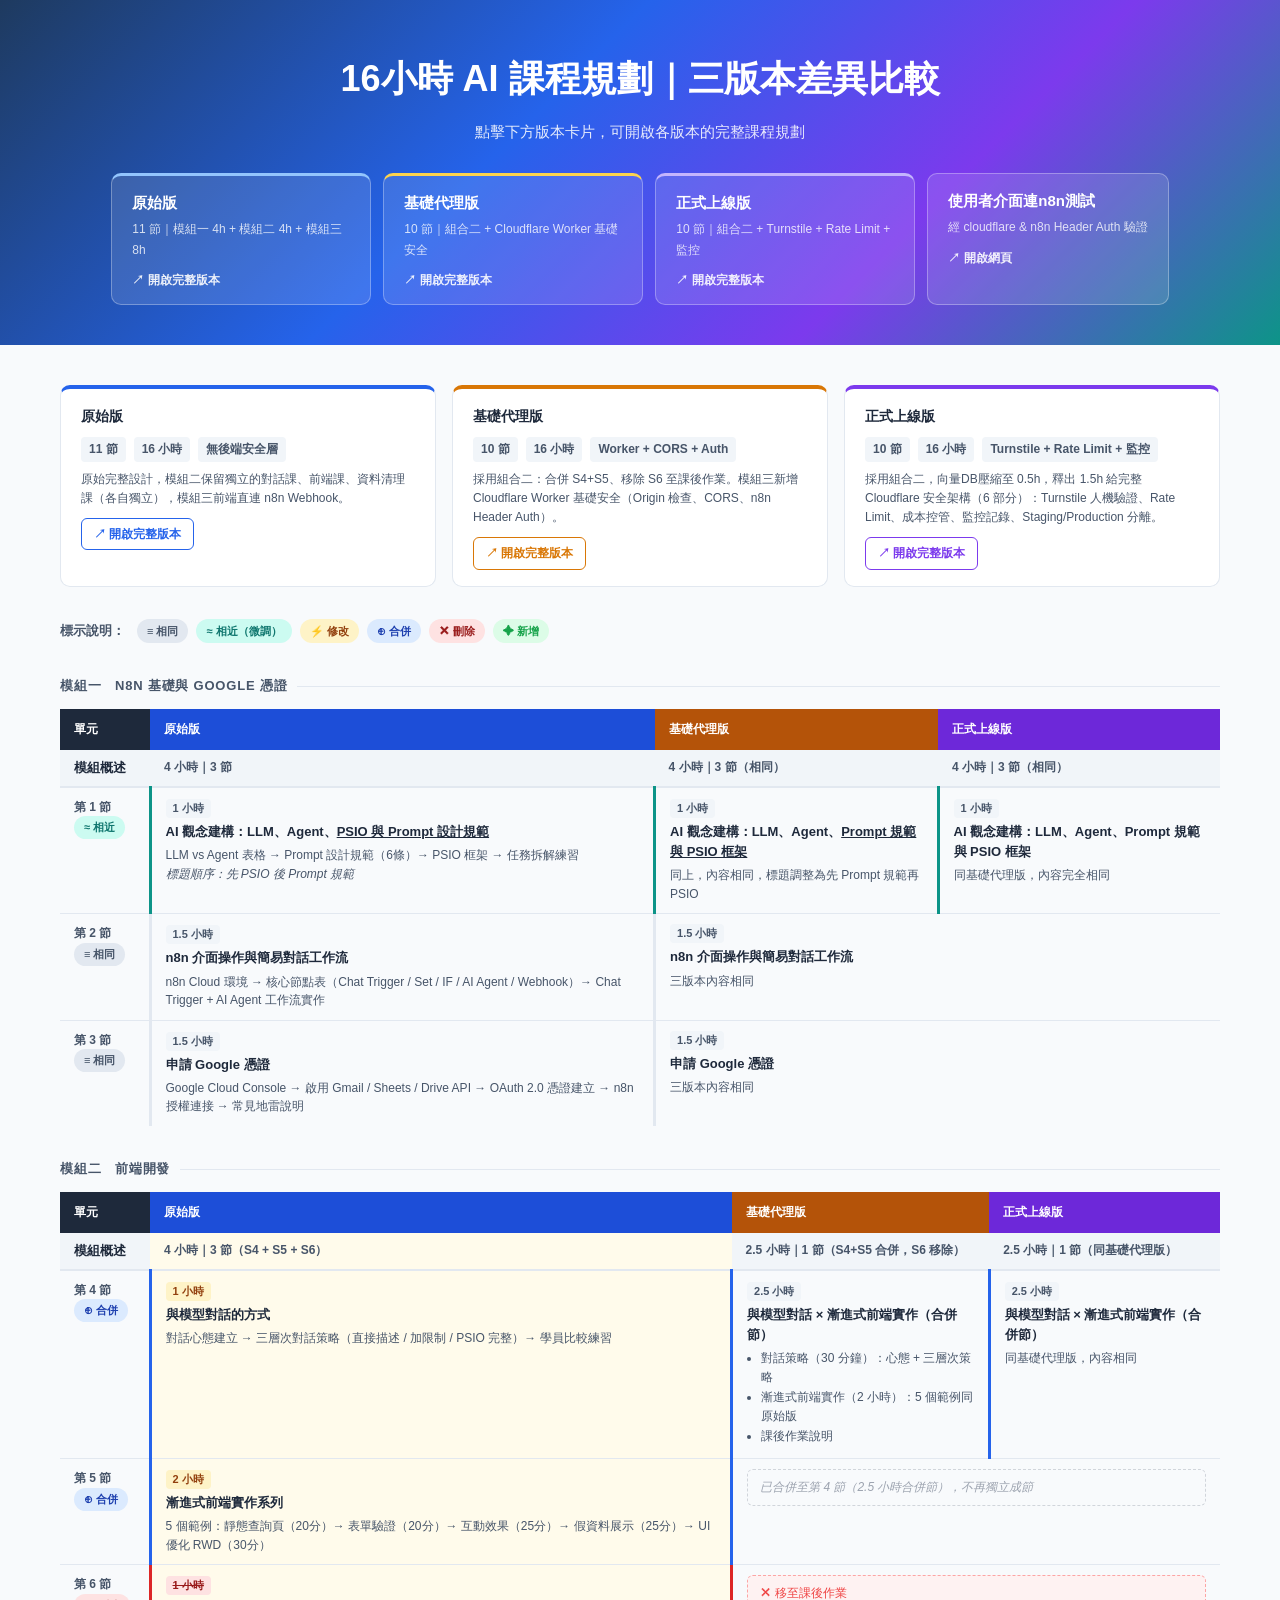
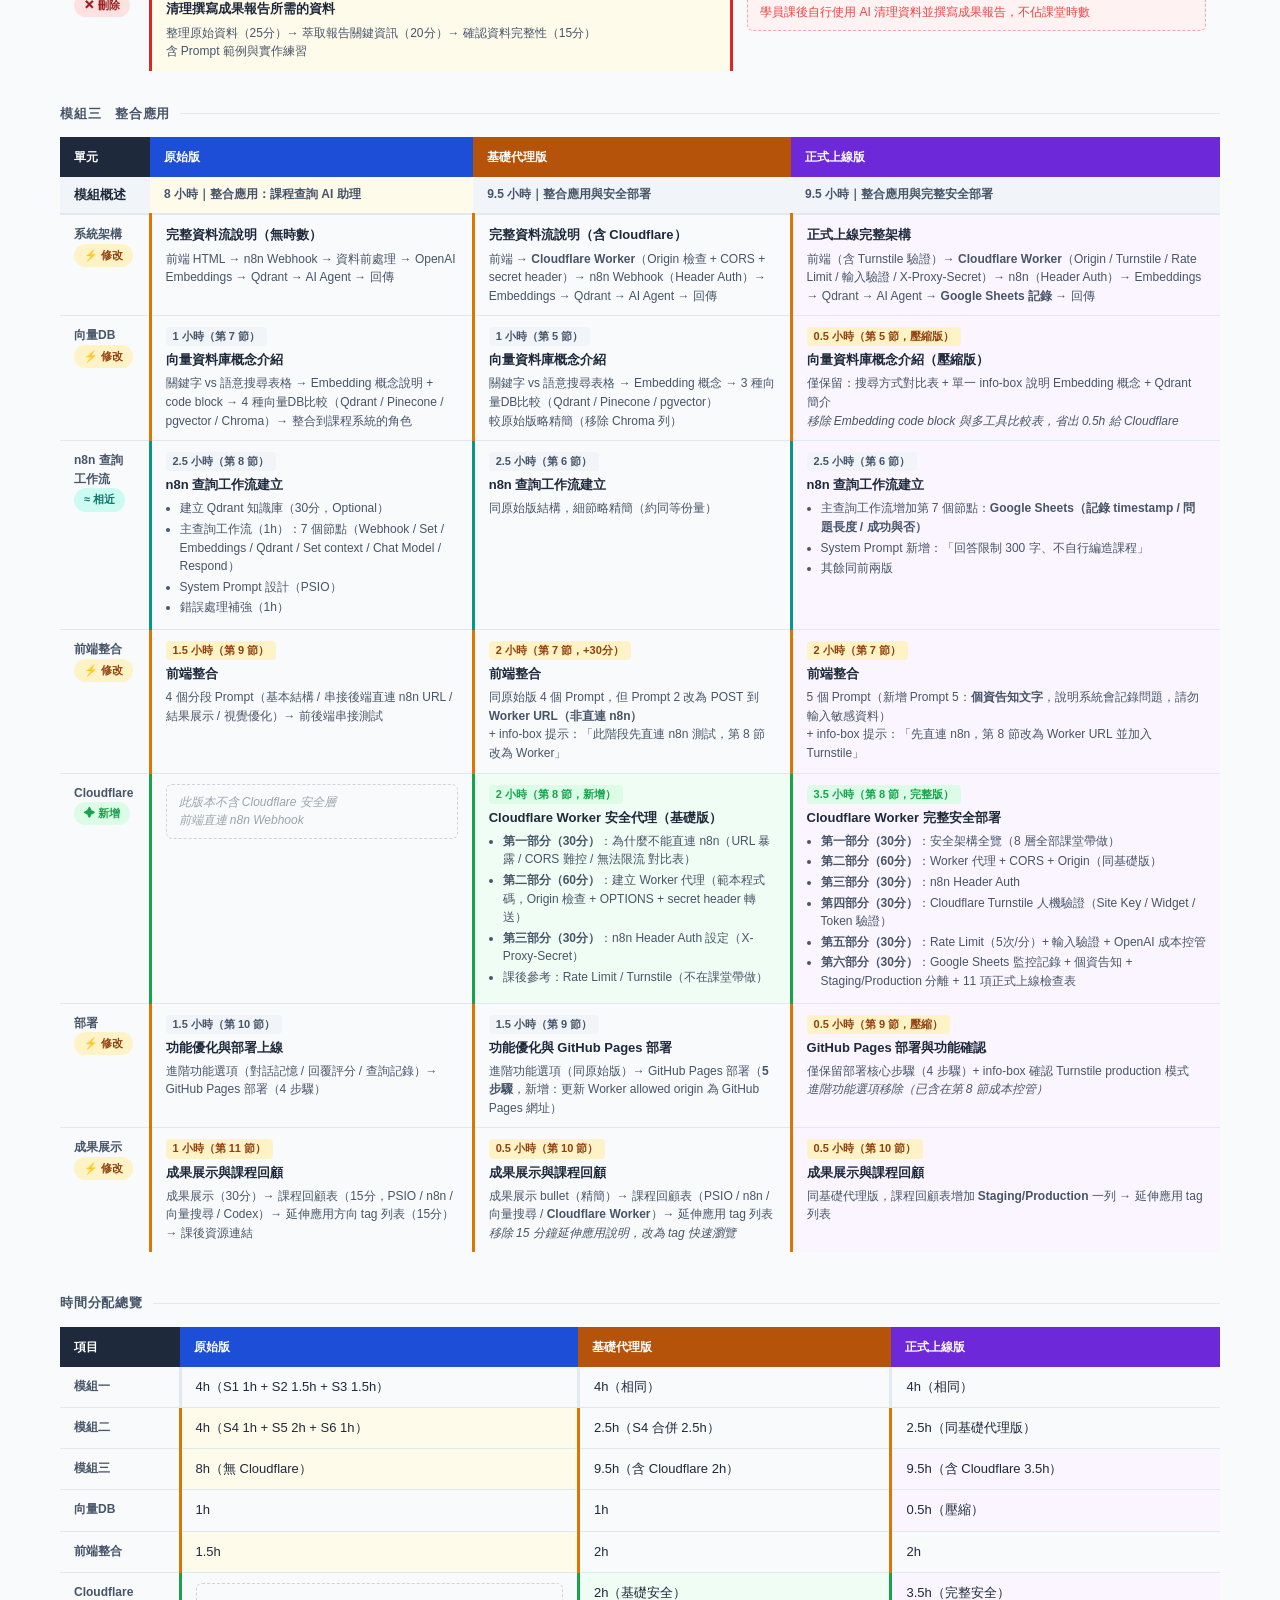
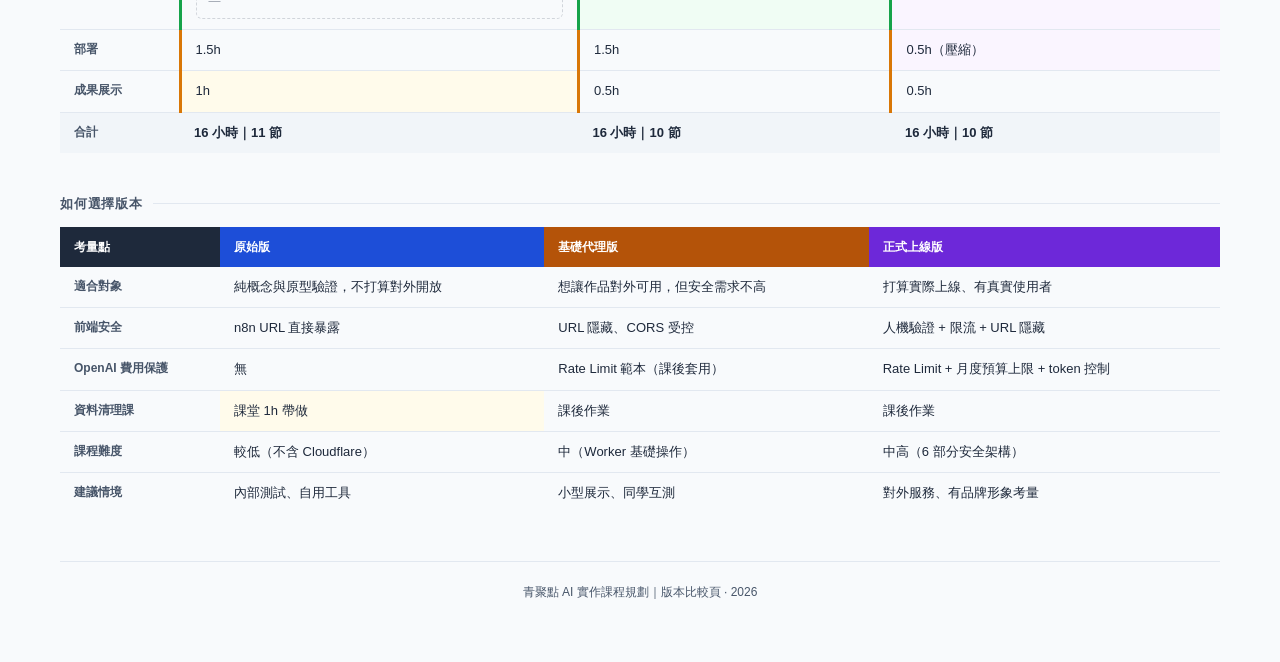
==== commit 2e2d9825: "add a page connecting n8n via cloudflare" ====
--- a/index.html
+++ b/index.html
@@ -157,6 +157,11 @@
       <div class="vcard-name">正式上線版</div>
       <div class="vcard-sub">10 節｜組合二 + Turnstile + Rate Limit + 監控</div>
       <div class="vcard-link">↗ 開啟完整版本</div>
+    </a>
+    <a class="vcard v4" href="webpage_n8n_test.html" target="_blank">
+      <div class="vcard-name">使用者介面連n8n測試</div>
+      <div class="vcard-sub">經 cloudflare & n8n Header Auth 驗證</div>
+      <div class="vcard-link">↗ 開啟網頁</div>
     </a>
   </div>
 </div>
